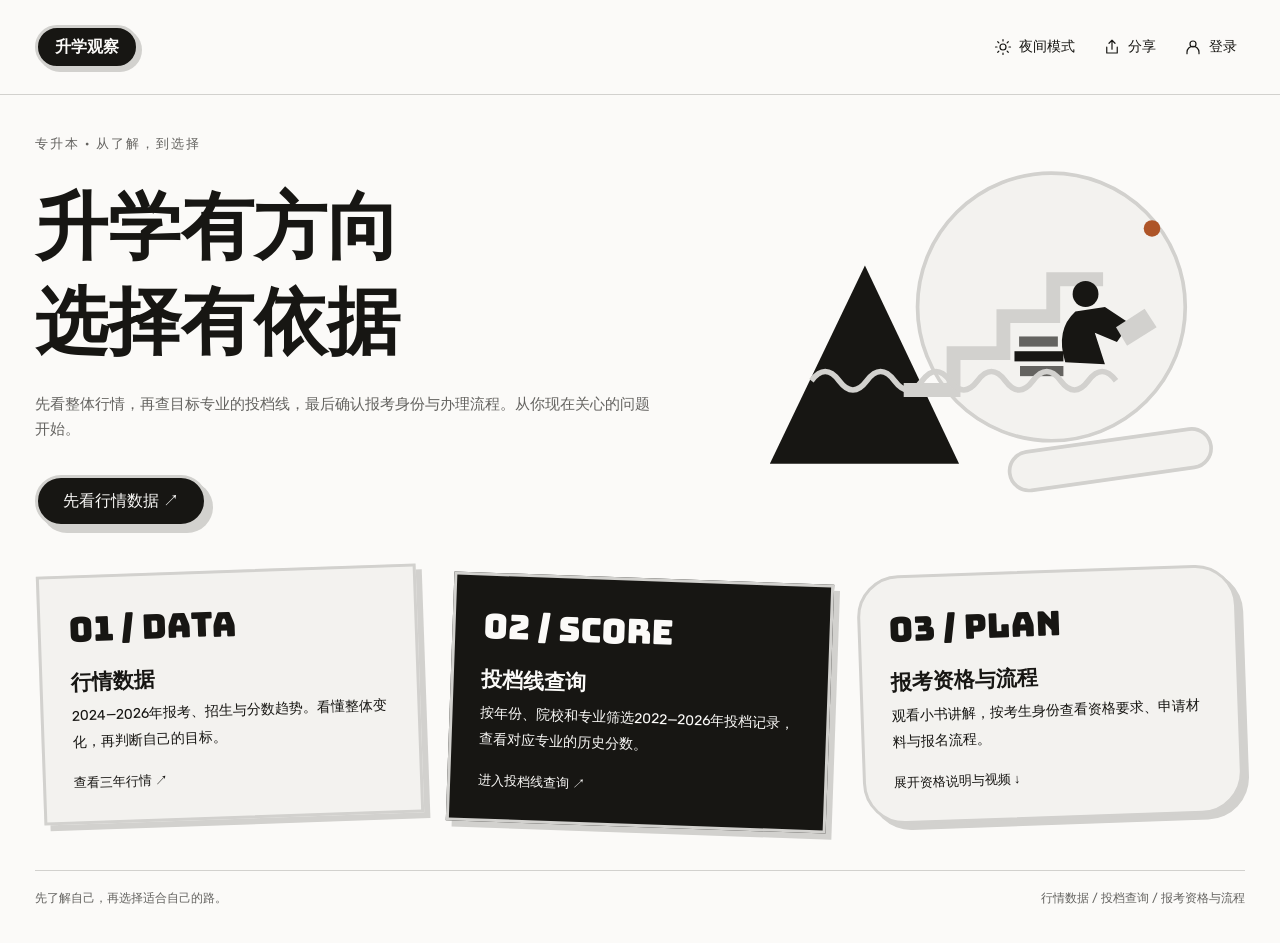
==== site/index.html @ 1054c27e "作品集网站 首次发布" ====
<!doctype html><html lang="zh-CN"><head><meta charset="utf-8"><meta name="viewport" content="width=device-width,initial-scale=1"><title>升学观察 · 专升本信息入口</title><link rel="preconnect" href="https://fonts.googleapis.com"><link href="https://fonts.googleapis.com/css2?family=Bungee&family=Rubik:wght@400;600&display=swap" rel="stylesheet"><style>
:root{--bg:oklch(0.985 0.003 90);--surface:oklch(0.96 0.004 90);--ink:oklch(0.2 0.005 90);--muted:oklch(0.5 0.005 90);--line:oklch(0.86 0.004 90);--accent:oklch(0.2 0.005 90);--on-accent:oklch(0.985 0.003 90);--accent2:oklch(0.62 0.005 90);--accent3:oklch(0.55 0.13 45);--turn:2deg;--shadow:6px;--gap:30px;--duration:260ms;--bounce:cubic-bezier(.34,1.56,.64,1)}
*{box-sizing:border-box}body{margin:0;background:var(--bg);color:var(--ink);font:400 16px/1.65 'Rubik','PingFang SC','Noto Sans SC',sans-serif}a{color:inherit}a:focus-visible,button:focus-visible,input:focus-visible,select:focus-visible,summary:focus-visible{outline:2px solid var(--ink);outline-offset:5px}header{max-width:1280px;margin:auto;padding:30px 35px;display:flex;align-items:center;justify-content:space-between;gap:20px}.logo{font-weight:800;text-decoration:none;background:var(--accent);color:var(--on-accent);padding:6px 17px;border:3px solid var(--line);border-radius:999px;box-shadow:3px 3px 0 var(--line)}nav{display:flex;gap:27px;flex-wrap:wrap;font-size:14px}nav a{text-decoration:none;color:var(--muted)}nav a:hover{text-decoration:underline;text-underline-offset:6px}main{max-width:1280px;margin:auto;padding:35px}.hero{display:grid;grid-template-columns:1.25fr 1fr;gap:50px;align-items:center;min-height:400px}.kicker{font-size:13px;letter-spacing:2px;color:var(--muted)}h1{font:800 clamp(38px,5.7vw,73px)/1.3 'Bungee','PingFang SC','Noto Sans SC',sans-serif;letter-spacing:0;margin:24px 0}h2{font-size:24px;line-height:1.4}.intro{color:var(--muted);max-width:620px;font-size:15px}.cta{display:inline-block;background:var(--accent);color:var(--on-accent);padding:10px 25px;border:3px solid var(--line);border-radius:999px;box-shadow:6px 6px 0 var(--line);text-decoration:none;margin-top:18px}.cta:active{transform:translate(4px,4px) rotate(-2deg);box-shadow:none}.visual{width:100%;max-height:360px}.entries{display:grid;grid-template-columns:repeat(3,minmax(0,1fr));gap:var(--gap);margin:40px 5px 28px}.entry{border:3px solid var(--line);background:var(--surface);padding:28px;box-shadow:var(--shadow) var(--shadow) 0 var(--line);transform:rotate(calc(-1 * var(--turn)));text-decoration:none;transition:transform var(--duration) var(--bounce),box-shadow var(--duration) var(--bounce);min-height:235px;display:flex;flex-direction:column}.entry:nth-child(2){transform:translateY(8px) rotate(var(--turn));background:var(--accent);color:var(--on-accent)}.entry:nth-child(3){border-radius:42px}.entry:hover{transform:translateY(-8px) rotate(0)}.entry:active{transform:translate(5px,5px) rotate(-2deg);box-shadow:none}.entry .big{font:400 34px 'Bungee','PingFang SC',sans-serif}.entry h2{margin:16px 0 7px;font-size:21px}.entry p{font-size:14px;margin:0;line-height:1.8}.entry .arrow{margin-top:auto;padding-top:18px;font-size:13px}.note{font-size:12px;color:var(--muted);margin-top:35px}.foot{margin-top:50px;border-top:1px solid var(--line);padding-top:18px;font-size:12px;color:var(--muted);display:flex;justify-content:space-between;gap:20px}.sheet{border:3px solid var(--line);background:var(--surface);box-shadow:6px 6px 0 var(--line);padding:26px;margin:24px 0}.steps{display:grid;grid-template-columns:repeat(3,1fr);gap:22px}.steps article{border-top:3px solid var(--line);padding:18px 0}.steps h2{font-size:19px}.steps p{font-size:14px;color:var(--muted)}.pill{display:inline-block;padding:3px 12px;border:2px solid var(--line);border-radius:999px;font-size:12px}.checklist{padding-left:23px;color:var(--muted)}.checklist li{margin:10px 0}details{border-top:1px solid var(--line);padding:16px 0}summary{cursor:pointer;font-weight:600}details p{color:var(--muted);font-size:14px}.placeholder{border:2px dashed var(--line);padding:20px;color:var(--muted);font-size:14px}button,input,select{font:inherit}@media(max-width:760px){header{padding:20px;align-items:start}nav{gap:10px 16px;max-width:210px;justify-content:end}main{padding:20px}.hero{grid-template-columns:1fr;gap:12px;min-height:0}.visual{max-height:220px}.entries,.steps{grid-template-columns:1fr;gap:28px}.entry{min-height:210px}.entries{margin-top:30px}.foot{flex-direction:column;gap:6px}.sheet{padding:18px}}@media(prefers-reduced-motion:reduce){*{transition:none!important;animation:none!important;scroll-behavior:auto!important}}
.yearNotice{border-left:4px solid var(--ink);background:var(--surface);padding:17px 20px;font-size:14px;margin:25px 0}.videoArea{display:grid;grid-template-columns:1.8fr 1fr;gap:30px;align-items:start;margin:35px 0}video{width:100%;display:block;background:var(--ink);border:3px solid var(--line);box-shadow:6px 6px 0 var(--line);aspect-ratio:16/9}.chapters{display:flex;flex-wrap:wrap;gap:9px}.chapter{padding:8px 12px;background:var(--surface);border:2px solid var(--line);color:var(--ink);cursor:pointer;font-size:13px}.chapter span{color:var(--muted);margin-right:5px}.chapter:hover{transform:rotate(-2deg)}.chapter:active{transform:translateY(2px)}.routes{display:grid;grid-template-columns:1fr 1fr;gap:25px;margin:25px 0}.route{padding:23px;border:3px solid var(--line);box-shadow:6px 6px 0 var(--line);background:var(--surface)}.route:nth-child(odd){transform:rotate(-1deg)}.route:nth-child(even){transform:rotate(1deg)}.route p{font-size:14px}.route .pill{font-size:12px}.flow{border-top:1px solid var(--line);padding-top:13px}@media(max-width:760px){.videoArea,.routes{grid-template-columns:1fr}}.inlineEligibility{margin-top:60px;border-top:3px solid var(--line);padding-top:30px;scroll-margin-top:24px}.inlineEligibility[hidden]{display:none}.inlineEligibility:target{display:block}.inlineHeading{display:flex;align-items:center;justify-content:space-between;gap:20px}.inlineHeading button{border:2px solid var(--line);background:var(--surface);color:var(--ink);padding:8px 15px;cursor:pointer}.inlineEligibility h2:focus{outline:none}.inlineEligibility .videoArea h2{font-size:22px}.inlineEligibility .route h2{font-size:24px}.inlineEligibility video{transform:none}.entry[aria-expanded="true"]{outline:2px solid var(--ink);outline-offset:5px}</style><link rel="stylesheet" href="assets/site-controls.css"></head><body><header class="siteHeader"><a class="siteLogo" href="index.html">升学观察</a><nav class="siteActions" aria-label="页面工具"><button type="button" class="siteAction" id="themeControl" aria-pressed="false"><svg viewBox="0 0 24 24" aria-hidden="true"><circle cx="12" cy="12" r="4"/><path d="M12 2v2m0 16v2M2 12h2m16 0h2M5 5l1.5 1.5m11 11L19 19M5 19l1.5-1.5m11-11L19 5"/></svg><span id="themeText">日夜模式</span></button><button type="button" class="siteAction" id="shareControl"><svg viewBox="0 0 24 24" aria-hidden="true"><path d="M12 15V3m-4 4 4-4 4 4M5 12v8h14v-8"/></svg><span>分享</span></button><button type="button" class="siteAction" id="loginControl"><svg viewBox="0 0 24 24" aria-hidden="true"><circle cx="12" cy="8" r="4"/><path d="M4 21v-2a8 8 0 0 1 16 0v2"/></svg><span id="loginText">登录</span></button></nav></header><main><section class="hero"><div><div class="kicker">专升本 · 从了解，到选择</div><h1>升学有方向<br>选择有依据</h1><p class="intro">先看整体行情，再查目标专业的投档线，最后确认报考身份与办理流程。从你现在关心的问题开始。</p><a class="cta" href="market.html">先看行情数据 ↗</a></div><svg class="visual" viewBox="0 0 520 390" role="img" aria-label="用书本、道路与阶梯表现升学规划的几何插图"><circle cx="330" cy="170" r="145" fill="var(--surface)" stroke="var(--line)" stroke-width="4"/><path d="M25 340 L128 125 L230 340 Z" fill="var(--ink)"/><path d="M170 260h54v-40h54v-40h54v-40h54" fill="none" stroke="var(--line)" stroke-width="15"/><rect x="295" y="202" width="42" height="11" fill="var(--muted)"/><rect x="290" y="218" width="53" height="11" fill="var(--ink)"/><rect x="296" y="234" width="47" height="11" fill="var(--muted)"/><circle cx="367" cy="156" r="14" fill="var(--ink)"/><path d="M356 175q-22 20-11 55l43 2-11-34 24 10 14-20-27-18z" fill="var(--ink)"/><path d="M400 192l31-20 13 20-32 20z" fill="var(--line)"/><path d="M70 250q15-20 30 0t30 0t30 0t30 0t30 0t30 0t30 0t30 0t30 0t30 0t30 0" stroke="var(--line)" fill="none" stroke-width="6"/><circle cx="439" cy="85" r="9" fill="var(--accent3)"/><rect x="282" y="330" width="220" height="42" rx="21" transform="rotate(-8 282 330)" fill="var(--surface)" stroke="var(--line)" stroke-width="4"/></svg></section><section class="entries" aria-label="三个功能入口"><a class="entry" href="market.html"><span class="big">01 / DATA</span><h2>行情数据</h2><p>2024—2026年报考、招生与分数趋势。看懂整体变化，再判断自己的目标。</p><span class="arrow">查看三年行情 ↗</span></a><a class="entry" href="scores.html"><span class="big">02 / SCORE</span><h2>投档线查询</h2><p>按年份、院校和专业筛选2022—2026年投档记录，查看对应专业的历史分数。</p><span class="arrow">进入投档线查询 ↗</span></a><a class="entry" href="#eligibility-content" id="qualificationEntry" aria-expanded="false" aria-controls="eligibility-content"><span class="big">03 / PLAN</span><h2>报考资格与流程</h2><p>观看小书讲解，按考生身份查看资格要求、申请材料与报名流程。</p><span class="arrow">展开资格说明与视频 ↓</span></a></section><section id="eligibility-content" class="inlineEligibility" hidden aria-labelledby="inlineEligibilityTitle"><div class="inlineHeading"><h2 id="inlineEligibilityTitle" tabindex="-1">03 / 报考资格与流程</h2><button type="button" id="closeEligibility">收起内容 ↑</button></div><p class="yearNotice"><strong>年度提醒：</strong>视频中的日期与分数线属于2026年历史安排。截至页面整理日2026年11月9日，请勿直接用于2027年报名。新一年度发布后需更新。</p><section class="videoArea" aria-label="小书政策讲解视频"><video id="guideVideo" controls playsinline preload="metadata" poster="assets/eligibility-poster.jpg"><source src="assets/eligibility-2026-v9.mp4" type="video/mp4">浏览器无法播放，请<a href="assets/eligibility-2026-v9.mp4">打开视频文件</a>。</video><aside><h2>跳到你关心的部分</h2><p class="intro">点击章节后，视频从对应位置播放。</p><div class="chapters"><button type="button" class="chapter" data-seek="1.707"><span>00:01</span> 统考科目</button><button type="button" class="chapter" data-seek="16.126"><span>00:16</span> 校荐生</button><button type="button" class="chapter" data-seek="48.595"><span>00:48</span> 自荐生</button><button type="button" class="chapter" data-seek="68.863"><span>01:08</span> 建档立卡</button><button type="button" class="chapter" data-seek="94.324"><span>01:34</span> 退役士兵</button><button type="button" class="chapter" data-seek="130.965"><span>02:10</span> 大赛保送</button><button type="button" class="chapter" data-seek="159.374"><span>02:39</span> 共同时间</button><button type="button" class="chapter" data-seek="175.025"><span>02:55</span> 最后提醒</button><button type="button" class="chapter" data-seek="188.411"><span>03:08</span> 3＋2转段</button></div><p id="videoStatus" role="status" class="note"></p></aside></section></section><footer class="foot"><span>先了解自己，再选择适合自己的路。</span><span>行情数据 / 投档查询 / 报考资格与流程</span></footer></main><script>(()=>{const entry=document.getElementById('qualificationEntry'),section=document.getElementById('eligibility-content'),close=document.getElementById('closeEligibility');function openSection(){section.hidden=false;entry.setAttribute('aria-expanded','true');section.scrollIntoView({behavior:window.matchMedia('(prefers-reduced-motion: reduce)').matches?'auto':'smooth',block:'start'});document.getElementById('inlineEligibilityTitle').focus({preventScroll:true})}entry.addEventListener('click',event=>{event.preventDefault();openSection();history.replaceState(null,'','#eligibility-content')});close.addEventListener('click',()=>{document.getElementById('guideVideo').pause();section.hidden=true;entry.setAttribute('aria-expanded','false');entry.focus();history.replaceState(null,'',location.pathname+location.search)});const syncHashFromLocation=()=>{if(location.hash==='#eligibility-content')openSection()};syncHashFromLocation();window.addEventListener('hashchange',syncHashFromLocation);const video=document.getElementById('guideVideo');document.querySelectorAll('[data-seek]').forEach(button=>button.addEventListener('click',()=>{const time=Number(button.dataset.seek);const jump=()=>{video.currentTime=time;video.play().catch(()=>{document.getElementById('videoStatus').textContent='已跳转，请点击视频播放按钮开始播放。'})};if(video.readyState>=1)jump();else{video.addEventListener('loadedmetadata',jump,{once:true});video.load()}video.scrollIntoView({behavior:window.matchMedia('(prefers-reduced-motion: reduce)').matches?'auto':'smooth',block:'center'})}));})();</script><dialog id="profileDialog" class="controlDialog" aria-labelledby="profileTitle"><h2 id="profileTitle">登录 · 本地体验</h2><p>当前为本地体验模式，仅保存此浏览器的昵称，不创建真实账号，也不验证身份。请勿填写密码或手机号。</p><form id="profileForm"><label for="localNickname">你的昵称</label><input id="localNickname" name="nickname" maxlength="16" required autocomplete="off" placeholder="例如：大伟"><div class="dialogButtons"><button type="submit" class="primaryControl" id="saveProfile">进入体验</button><button type="button" id="logoutControl" hidden>退出体验</button><button type="button" data-close-dialog="profileDialog">取消</button></div></form></dialog><dialog id="shareDialog" class="controlDialog" aria-labelledby="shareTitle"><h2 id="shareTitle">分享页面</h2><p id="shareDescription"></p><label for="shareValue">分享内容</label><input id="shareValue" readonly><div class="dialogButtons"><button type="button" class="primaryControl" id="copyShare">复制</button><button type="button" id="nativeShare" hidden>系统分享</button><button type="button" data-close-dialog="shareDialog">关闭</button></div></dialog><div id="siteToast" class="siteToast" role="status" aria-live="polite" hidden></div><script src="assets/site-controls.js"></script></body></html>
---- site/assets/site-controls.css ----
html[data-theme="dark"]{color-scheme:dark;--bg:oklch(.18 .004 90);--surface:oklch(.23 .004 90);--ink:oklch(.94 .003 90);--muted:oklch(.73 .004 90);--line:oklch(.39 .004 90);--accent:oklch(.94 .003 90);--on-accent:oklch(.18 .004 90);--accent2:oklch(.65 .004 90);--accent3:oklch(.66 .13 45);--paper:var(--bg);--card:var(--surface);--green:var(--ink);--lime:var(--on-accent)}
html[data-theme="light"]{color-scheme:light}.siteHeader{max-width:1280px;margin:auto;padding:25px 35px;display:flex;align-items:center;justify-content:space-between;gap:20px;border-bottom:1px solid var(--line)}.siteLogo{font-weight:800;text-decoration:none;color:var(--on-accent);background:var(--accent);border:3px solid var(--line);padding:6px 17px;border-radius:999px;white-space:nowrap;box-shadow:3px 3px 0 var(--line)}.siteActions{display:flex;gap:12px;align-items:center}.siteAction{display:flex;align-items:center;gap:7px;cursor:pointer;border:0;background:none;color:var(--ink);padding:9px 8px;font:500 14px/1.4 'PingFang SC',sans-serif;box-shadow:none;border-radius:0;text-decoration:none}.siteAction:hover{background:var(--surface)}.siteAction svg{width:18px;height:18px;fill:none;stroke:currentColor;stroke-width:1.6;stroke-linecap:round;stroke-linejoin:round}.siteAction:focus-visible,.controlDialog button:focus-visible,.controlDialog input:focus-visible{outline:2px solid var(--ink);outline-offset:4px}.controlDialog{color:var(--ink);background:var(--bg);border:3px solid var(--line);box-shadow:6px 6px 0 var(--line);padding:26px;width:min(440px,calc(100vw - 40px));max-height:85vh;overflow:auto}.controlDialog::backdrop{background:rgb(0 0 0 / .55)}.controlDialog h2{font:800 23px/1.4 'PingFang SC',sans-serif;margin:0 0 16px}.controlDialog p{font-size:14px;line-height:1.7;color:var(--muted)}.controlDialog label{font-size:14px;color:var(--ink);display:block;margin-bottom:8px}.controlDialog input{display:block;width:100%;border:2px solid var(--line);background:var(--surface);padding:10px;color:var(--ink);border-radius:0;box-shadow:none;font:inherit}.controlDialog .dialogButtons{display:flex;gap:10px;margin-top:20px;flex-wrap:wrap}.controlDialog button{padding:9px 15px;border:2px solid var(--line);background:var(--surface);color:var(--ink);font:inherit;cursor:pointer;box-shadow:3px 3px 0 var(--line)}.controlDialog .primaryControl{background:var(--accent);color:var(--on-accent)}.controlDialog button[hidden]{display:none}.accountBadge{font-size:12px;padding:3px 8px;border:1px solid var(--line);border-radius:999px;color:var(--muted)}.siteToast{position:fixed;bottom:25px;left:50%;transform:translateX(-50%);max-width:calc(100vw - 35px);background:var(--accent);color:var(--on-accent);padding:12px 20px;border:2px solid var(--line);z-index:1000;font-size:14px;box-shadow:4px 4px 0 var(--line);pointer-events:none}.siteToast[hidden]{display:none}html[data-theme="dark"] th{background:var(--surface);color:var(--ink)}html[data-theme="dark"] .metric.featured{color:var(--on-accent)}html[data-theme="dark"] .metric.featured .number{color:var(--on-accent)}
@media(max-width:650px){.siteHeader{padding:18px 16px;gap:10px}.siteLogo{font-size:14px;padding:5px 10px}.siteActions{gap:3px}.siteAction{font-size:12px;gap:4px;padding:8px 5px}.siteAction svg{width:15px;height:15px}.accountBadge{display:none}}
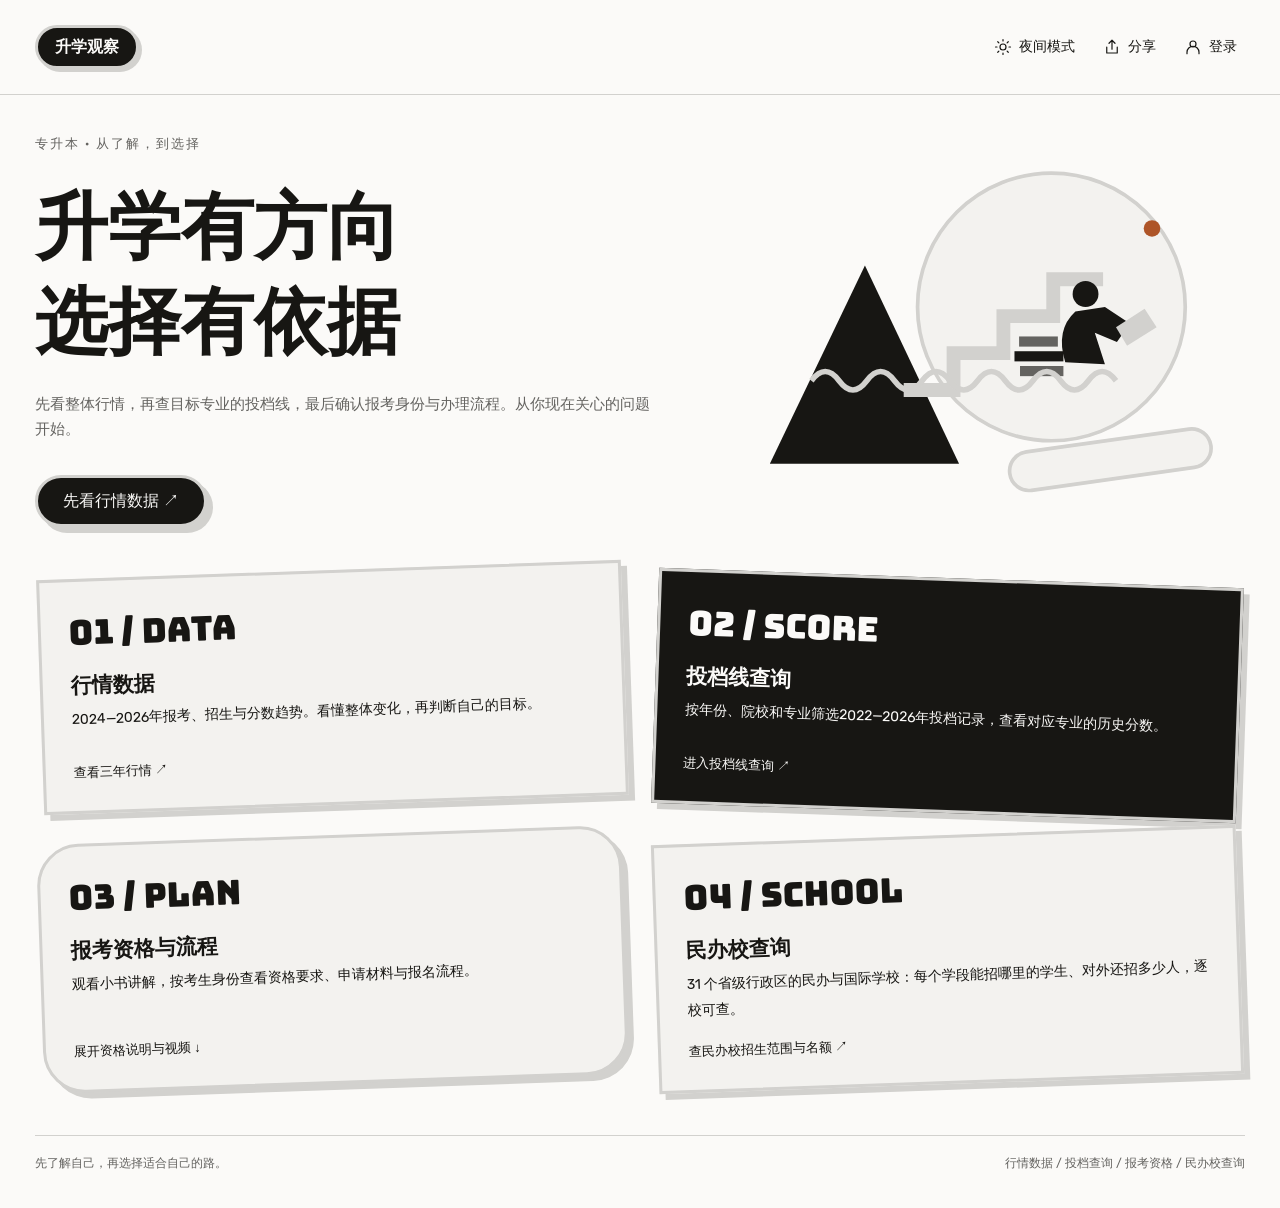
==== commit 283e7b23: "作品集网站 首次发布" ====
--- a/site/index.html
+++ b/site/index.html
@@ -1,4 +1,4 @@
 <!doctype html><html lang="zh-CN"><head><meta charset="utf-8"><meta name="viewport" content="width=device-width,initial-scale=1"><title>升学观察 · 专升本信息入口</title><link rel="preconnect" href="https://fonts.googleapis.com"><link href="https://fonts.googleapis.com/css2?family=Bungee&family=Rubik:wght@400;600&display=swap" rel="stylesheet"><style>
 :root{--bg:oklch(0.985 0.003 90);--surface:oklch(0.96 0.004 90);--ink:oklch(0.2 0.005 90);--muted:oklch(0.5 0.005 90);--line:oklch(0.86 0.004 90);--accent:oklch(0.2 0.005 90);--on-accent:oklch(0.985 0.003 90);--accent2:oklch(0.62 0.005 90);--accent3:oklch(0.55 0.13 45);--turn:2deg;--shadow:6px;--gap:30px;--duration:260ms;--bounce:cubic-bezier(.34,1.56,.64,1)}
-*{box-sizing:border-box}body{margin:0;background:var(--bg);color:var(--ink);font:400 16px/1.65 'Rubik','PingFang SC','Noto Sans SC',sans-serif}a{color:inherit}a:focus-visible,button:focus-visible,input:focus-visible,select:focus-visible,summary:focus-visible{outline:2px solid var(--ink);outline-offset:5px}header{max-width:1280px;margin:auto;padding:30px 35px;display:flex;align-items:center;justify-content:space-between;gap:20px}.logo{font-weight:800;text-decoration:none;background:var(--accent);color:var(--on-accent);padding:6px 17px;border:3px solid var(--line);border-radius:999px;box-shadow:3px 3px 0 var(--line)}nav{display:flex;gap:27px;flex-wrap:wrap;font-size:14px}nav a{text-decoration:none;color:var(--muted)}nav a:hover{text-decoration:underline;text-underline-offset:6px}main{max-width:1280px;margin:auto;padding:35px}.hero{display:grid;grid-template-columns:1.25fr 1fr;gap:50px;align-items:center;min-height:400px}.kicker{font-size:13px;letter-spacing:2px;color:var(--muted)}h1{font:800 clamp(38px,5.7vw,73px)/1.3 'Bungee','PingFang SC','Noto Sans SC',sans-serif;letter-spacing:0;margin:24px 0}h2{font-size:24px;line-height:1.4}.intro{color:var(--muted);max-width:620px;font-size:15px}.cta{display:inline-block;background:var(--accent);color:var(--on-accent);padding:10px 25px;border:3px solid var(--line);border-radius:999px;box-shadow:6px 6px 0 var(--line);text-decoration:none;margin-top:18px}.cta:active{transform:translate(4px,4px) rotate(-2deg);box-shadow:none}.visual{width:100%;max-height:360px}.entries{display:grid;grid-template-columns:repeat(3,minmax(0,1fr));gap:var(--gap);margin:40px 5px 28px}.entry{border:3px solid var(--line);background:var(--surface);padding:28px;box-shadow:var(--shadow) var(--shadow) 0 var(--line);transform:rotate(calc(-1 * var(--turn)));text-decoration:none;transition:transform var(--duration) var(--bounce),box-shadow var(--duration) var(--bounce);min-height:235px;display:flex;flex-direction:column}.entry:nth-child(2){transform:translateY(8px) rotate(var(--turn));background:var(--accent);color:var(--on-accent)}.entry:nth-child(3){border-radius:42px}.entry:hover{transform:translateY(-8px) rotate(0)}.entry:active{transform:translate(5px,5px) rotate(-2deg);box-shadow:none}.entry .big{font:400 34px 'Bungee','PingFang SC',sans-serif}.entry h2{margin:16px 0 7px;font-size:21px}.entry p{font-size:14px;margin:0;line-height:1.8}.entry .arrow{margin-top:auto;padding-top:18px;font-size:13px}.note{font-size:12px;color:var(--muted);margin-top:35px}.foot{margin-top:50px;border-top:1px solid var(--line);padding-top:18px;font-size:12px;color:var(--muted);display:flex;justify-content:space-between;gap:20px}.sheet{border:3px solid var(--line);background:var(--surface);box-shadow:6px 6px 0 var(--line);padding:26px;margin:24px 0}.steps{display:grid;grid-template-columns:repeat(3,1fr);gap:22px}.steps article{border-top:3px solid var(--line);padding:18px 0}.steps h2{font-size:19px}.steps p{font-size:14px;color:var(--muted)}.pill{display:inline-block;padding:3px 12px;border:2px solid var(--line);border-radius:999px;font-size:12px}.checklist{padding-left:23px;color:var(--muted)}.checklist li{margin:10px 0}details{border-top:1px solid var(--line);padding:16px 0}summary{cursor:pointer;font-weight:600}details p{color:var(--muted);font-size:14px}.placeholder{border:2px dashed var(--line);padding:20px;color:var(--muted);font-size:14px}button,input,select{font:inherit}@media(max-width:760px){header{padding:20px;align-items:start}nav{gap:10px 16px;max-width:210px;justify-content:end}main{padding:20px}.hero{grid-template-columns:1fr;gap:12px;min-height:0}.visual{max-height:220px}.entries,.steps{grid-template-columns:1fr;gap:28px}.entry{min-height:210px}.entries{margin-top:30px}.foot{flex-direction:column;gap:6px}.sheet{padding:18px}}@media(prefers-reduced-motion:reduce){*{transition:none!important;animation:none!important;scroll-behavior:auto!important}}
-.yearNotice{border-left:4px solid var(--ink);background:var(--surface);padding:17px 20px;font-size:14px;margin:25px 0}.videoArea{display:grid;grid-template-columns:1.8fr 1fr;gap:30px;align-items:start;margin:35px 0}video{width:100%;display:block;background:var(--ink);border:3px solid var(--line);box-shadow:6px 6px 0 var(--line);aspect-ratio:16/9}.chapters{display:flex;flex-wrap:wrap;gap:9px}.chapter{padding:8px 12px;background:var(--surface);border:2px solid var(--line);color:var(--ink);cursor:pointer;font-size:13px}.chapter span{color:var(--muted);margin-right:5px}.chapter:hover{transform:rotate(-2deg)}.chapter:active{transform:translateY(2px)}.routes{display:grid;grid-template-columns:1fr 1fr;gap:25px;margin:25px 0}.route{padding:23px;border:3px solid var(--line);box-shadow:6px 6px 0 var(--line);background:var(--surface)}.route:nth-child(odd){transform:rotate(-1deg)}.route:nth-child(even){transform:rotate(1deg)}.route p{font-size:14px}.route .pill{font-size:12px}.flow{border-top:1px solid var(--line);padding-top:13px}@media(max-width:760px){.videoArea,.routes{grid-template-columns:1fr}}.inlineEligibility{margin-top:60px;border-top:3px solid var(--line);padding-top:30px;scroll-margin-top:24px}.inlineEligibility[hidden]{display:none}.inlineEligibility:target{display:block}.inlineHeading{display:flex;align-items:center;justify-content:space-between;gap:20px}.inlineHeading button{border:2px solid var(--line);background:var(--surface);color:var(--ink);padding:8px 15px;cursor:pointer}.inlineEligibility h2:focus{outline:none}.inlineEligibility .videoArea h2{font-size:22px}.inlineEligibility .route h2{font-size:24px}.inlineEligibility video{transform:none}.entry[aria-expanded="true"]{outline:2px solid var(--ink);outline-offset:5px}</style><link rel="stylesheet" href="assets/site-controls.css"></head><body><header class="siteHeader"><a class="siteLogo" href="index.html">升学观察</a><nav class="siteActions" aria-label="页面工具"><button type="button" class="siteAction" id="themeControl" aria-pressed="false"><svg viewBox="0 0 24 24" aria-hidden="true"><circle cx="12" cy="12" r="4"/><path d="M12 2v2m0 16v2M2 12h2m16 0h2M5 5l1.5 1.5m11 11L19 19M5 19l1.5-1.5m11-11L19 5"/></svg><span id="themeText">日夜模式</span></button><button type="button" class="siteAction" id="shareControl"><svg viewBox="0 0 24 24" aria-hidden="true"><path d="M12 15V3m-4 4 4-4 4 4M5 12v8h14v-8"/></svg><span>分享</span></button><button type="button" class="siteAction" id="loginControl"><svg viewBox="0 0 24 24" aria-hidden="true"><circle cx="12" cy="8" r="4"/><path d="M4 21v-2a8 8 0 0 1 16 0v2"/></svg><span id="loginText">登录</span></button></nav></header><main><section class="hero"><div><div class="kicker">专升本 · 从了解，到选择</div><h1>升学有方向<br>选择有依据</h1><p class="intro">先看整体行情，再查目标专业的投档线，最后确认报考身份与办理流程。从你现在关心的问题开始。</p><a class="cta" href="market.html">先看行情数据 ↗</a></div><svg class="visual" viewBox="0 0 520 390" role="img" aria-label="用书本、道路与阶梯表现升学规划的几何插图"><circle cx="330" cy="170" r="145" fill="var(--surface)" stroke="var(--line)" stroke-width="4"/><path d="M25 340 L128 125 L230 340 Z" fill="var(--ink)"/><path d="M170 260h54v-40h54v-40h54v-40h54" fill="none" stroke="var(--line)" stroke-width="15"/><rect x="295" y="202" width="42" height="11" fill="var(--muted)"/><rect x="290" y="218" width="53" height="11" fill="var(--ink)"/><rect x="296" y="234" width="47" height="11" fill="var(--muted)"/><circle cx="367" cy="156" r="14" fill="var(--ink)"/><path d="M356 175q-22 20-11 55l43 2-11-34 24 10 14-20-27-18z" fill="var(--ink)"/><path d="M400 192l31-20 13 20-32 20z" fill="var(--line)"/><path d="M70 250q15-20 30 0t30 0t30 0t30 0t30 0t30 0t30 0t30 0t30 0t30 0t30 0" stroke="var(--line)" fill="none" stroke-width="6"/><circle cx="439" cy="85" r="9" fill="var(--accent3)"/><rect x="282" y="330" width="220" height="42" rx="21" transform="rotate(-8 282 330)" fill="var(--surface)" stroke="var(--line)" stroke-width="4"/></svg></section><section class="entries" aria-label="三个功能入口"><a class="entry" href="market.html"><span class="big">01 / DATA</span><h2>行情数据</h2><p>2024—2026年报考、招生与分数趋势。看懂整体变化，再判断自己的目标。</p><span class="arrow">查看三年行情 ↗</span></a><a class="entry" href="scores.html"><span class="big">02 / SCORE</span><h2>投档线查询</h2><p>按年份、院校和专业筛选2022—2026年投档记录，查看对应专业的历史分数。</p><span class="arrow">进入投档线查询 ↗</span></a><a class="entry" href="#eligibility-content" id="qualificationEntry" aria-expanded="false" aria-controls="eligibility-content"><span class="big">03 / PLAN</span><h2>报考资格与流程</h2><p>观看小书讲解，按考生身份查看资格要求、申请材料与报名流程。</p><span class="arrow">展开资格说明与视频 ↓</span></a></section><section id="eligibility-content" class="inlineEligibility" hidden aria-labelledby="inlineEligibilityTitle"><div class="inlineHeading"><h2 id="inlineEligibilityTitle" tabindex="-1">03 / 报考资格与流程</h2><button type="button" id="closeEligibility">收起内容 ↑</button></div><p class="yearNotice"><strong>年度提醒：</strong>视频中的日期与分数线属于2026年历史安排。截至页面整理日2026年11月9日，请勿直接用于2027年报名。新一年度发布后需更新。</p><section class="videoArea" aria-label="小书政策讲解视频"><video id="guideVideo" controls playsinline preload="metadata" poster="assets/eligibility-poster.jpg"><source src="assets/eligibility-2026-v9.mp4" type="video/mp4">浏览器无法播放，请<a href="assets/eligibility-2026-v9.mp4">打开视频文件</a>。</video><aside><h2>跳到你关心的部分</h2><p class="intro">点击章节后，视频从对应位置播放。</p><div class="chapters"><button type="button" class="chapter" data-seek="1.707"><span>00:01</span> 统考科目</button><button type="button" class="chapter" data-seek="16.126"><span>00:16</span> 校荐生</button><button type="button" class="chapter" data-seek="48.595"><span>00:48</span> 自荐生</button><button type="button" class="chapter" data-seek="68.863"><span>01:08</span> 建档立卡</button><button type="button" class="chapter" data-seek="94.324"><span>01:34</span> 退役士兵</button><button type="button" class="chapter" data-seek="130.965"><span>02:10</span> 大赛保送</button><button type="button" class="chapter" data-seek="159.374"><span>02:39</span> 共同时间</button><button type="button" class="chapter" data-seek="175.025"><span>02:55</span> 最后提醒</button><button type="button" class="chapter" data-seek="188.411"><span>03:08</span> 3＋2转段</button></div><p id="videoStatus" role="status" class="note"></p></aside></section></section><footer class="foot"><span>先了解自己，再选择适合自己的路。</span><span>行情数据 / 投档查询 / 报考资格与流程</span></footer></main><script>(()=>{const entry=document.getElementById('qualificationEntry'),section=document.getElementById('eligibility-content'),close=document.getElementById('closeEligibility');function openSection(){section.hidden=false;entry.setAttribute('aria-expanded','true');section.scrollIntoView({behavior:window.matchMedia('(prefers-reduced-motion: reduce)').matches?'auto':'smooth',block:'start'});document.getElementById('inlineEligibilityTitle').focus({preventScroll:true})}entry.addEventListener('click',event=>{event.preventDefault();openSection();history.replaceState(null,'','#eligibility-content')});close.addEventListener('click',()=>{document.getElementById('guideVideo').pause();section.hidden=true;entry.setAttribute('aria-expanded','false');entry.focus();history.replaceState(null,'',location.pathname+location.search)});const syncHashFromLocation=()=>{if(location.hash==='#eligibility-content')openSection()};syncHashFromLocation();window.addEventListener('hashchange',syncHashFromLocation);const video=document.getElementById('guideVideo');document.querySelectorAll('[data-seek]').forEach(button=>button.addEventListener('click',()=>{const time=Number(button.dataset.seek);const jump=()=>{video.currentTime=time;video.play().catch(()=>{document.getElementById('videoStatus').textContent='已跳转，请点击视频播放按钮开始播放。'})};if(video.readyState>=1)jump();else{video.addEventListener('loadedmetadata',jump,{once:true});video.load()}video.scrollIntoView({behavior:window.matchMedia('(prefers-reduced-motion: reduce)').matches?'auto':'smooth',block:'center'})}));})();</script><dialog id="profileDialog" class="controlDialog" aria-labelledby="profileTitle"><h2 id="profileTitle">登录 · 本地体验</h2><p>当前为本地体验模式，仅保存此浏览器的昵称，不创建真实账号，也不验证身份。请勿填写密码或手机号。</p><form id="profileForm"><label for="localNickname">你的昵称</label><input id="localNickname" name="nickname" maxlength="16" required autocomplete="off" placeholder="例如：大伟"><div class="dialogButtons"><button type="submit" class="primaryControl" id="saveProfile">进入体验</button><button type="button" id="logoutControl" hidden>退出体验</button><button type="button" data-close-dialog="profileDialog">取消</button></div></form></dialog><dialog id="shareDialog" class="controlDialog" aria-labelledby="shareTitle"><h2 id="shareTitle">分享页面</h2><p id="shareDescription"></p><label for="shareValue">分享内容</label><input id="shareValue" readonly><div class="dialogButtons"><button type="button" class="primaryControl" id="copyShare">复制</button><button type="button" id="nativeShare" hidden>系统分享</button><button type="button" data-close-dialog="shareDialog">关闭</button></div></dialog><div id="siteToast" class="siteToast" role="status" aria-live="polite" hidden></div><script src="assets/site-controls.js"></script></body></html>+*{box-sizing:border-box}body{margin:0;background:var(--bg);color:var(--ink);font:400 16px/1.65 'Rubik','PingFang SC','Noto Sans SC',sans-serif}a{color:inherit}a:focus-visible,button:focus-visible,input:focus-visible,select:focus-visible,summary:focus-visible{outline:2px solid var(--ink);outline-offset:5px}header{max-width:1280px;margin:auto;padding:30px 35px;display:flex;align-items:center;justify-content:space-between;gap:20px}.logo{font-weight:800;text-decoration:none;background:var(--accent);color:var(--on-accent);padding:6px 17px;border:3px solid var(--line);border-radius:999px;box-shadow:3px 3px 0 var(--line)}nav{display:flex;gap:27px;flex-wrap:wrap;font-size:14px}nav a{text-decoration:none;color:var(--muted)}nav a:hover{text-decoration:underline;text-underline-offset:6px}main{max-width:1280px;margin:auto;padding:35px}.hero{display:grid;grid-template-columns:1.25fr 1fr;gap:50px;align-items:center;min-height:400px}.kicker{font-size:13px;letter-spacing:2px;color:var(--muted)}h1{font:800 clamp(38px,5.7vw,73px)/1.3 'Bungee','PingFang SC','Noto Sans SC',sans-serif;letter-spacing:0;margin:24px 0}h2{font-size:24px;line-height:1.4}.intro{color:var(--muted);max-width:620px;font-size:15px}.cta{display:inline-block;background:var(--accent);color:var(--on-accent);padding:10px 25px;border:3px solid var(--line);border-radius:999px;box-shadow:6px 6px 0 var(--line);text-decoration:none;margin-top:18px}.cta:active{transform:translate(4px,4px) rotate(-2deg);box-shadow:none}.visual{width:100%;max-height:360px}.entries{display:grid;grid-template-columns:repeat(2,minmax(0,1fr));gap:var(--gap);margin:40px 5px 28px}.entry{border:3px solid var(--line);background:var(--surface);padding:28px;box-shadow:var(--shadow) var(--shadow) 0 var(--line);transform:rotate(calc(-1 * var(--turn)));text-decoration:none;transition:transform var(--duration) var(--bounce),box-shadow var(--duration) var(--bounce);min-height:235px;display:flex;flex-direction:column}.entry:nth-child(2){transform:translateY(8px) rotate(var(--turn));background:var(--accent);color:var(--on-accent)}.entry:nth-child(3){border-radius:42px}.entry:hover{transform:translateY(-8px) rotate(0)}.entry:active{transform:translate(5px,5px) rotate(-2deg);box-shadow:none}.entry .big{font:400 34px 'Bungee','PingFang SC',sans-serif}.entry h2{margin:16px 0 7px;font-size:21px}.entry p{font-size:14px;margin:0;line-height:1.8}.entry .arrow{margin-top:auto;padding-top:18px;font-size:13px}.note{font-size:12px;color:var(--muted);margin-top:35px}.foot{margin-top:50px;border-top:1px solid var(--line);padding-top:18px;font-size:12px;color:var(--muted);display:flex;justify-content:space-between;gap:20px}.sheet{border:3px solid var(--line);background:var(--surface);box-shadow:6px 6px 0 var(--line);padding:26px;margin:24px 0}.steps{display:grid;grid-template-columns:repeat(3,1fr);gap:22px}.steps article{border-top:3px solid var(--line);padding:18px 0}.steps h2{font-size:19px}.steps p{font-size:14px;color:var(--muted)}.pill{display:inline-block;padding:3px 12px;border:2px solid var(--line);border-radius:999px;font-size:12px}.checklist{padding-left:23px;color:var(--muted)}.checklist li{margin:10px 0}details{border-top:1px solid var(--line);padding:16px 0}summary{cursor:pointer;font-weight:600}details p{color:var(--muted);font-size:14px}.placeholder{border:2px dashed var(--line);padding:20px;color:var(--muted);font-size:14px}button,input,select{font:inherit}@media(max-width:760px){header{padding:20px;align-items:start}nav{gap:10px 16px;max-width:210px;justify-content:end}main{padding:20px}.hero{grid-template-columns:1fr;gap:12px;min-height:0}.visual{max-height:220px}.entries,.steps{grid-template-columns:1fr;gap:28px}.entry{min-height:210px}.entries{margin-top:30px}.foot{flex-direction:column;gap:6px}.sheet{padding:18px}}@media(prefers-reduced-motion:reduce){*{transition:none!important;animation:none!important;scroll-behavior:auto!important}}
+.yearNotice{border-left:4px solid var(--ink);background:var(--surface);padding:17px 20px;font-size:14px;margin:25px 0}.videoArea{display:grid;grid-template-columns:1.8fr 1fr;gap:30px;align-items:start;margin:35px 0}video{width:100%;display:block;background:var(--ink);border:3px solid var(--line);box-shadow:6px 6px 0 var(--line);aspect-ratio:16/9}.chapters{display:flex;flex-wrap:wrap;gap:9px}.chapter{padding:8px 12px;background:var(--surface);border:2px solid var(--line);color:var(--ink);cursor:pointer;font-size:13px}.chapter span{color:var(--muted);margin-right:5px}.chapter:hover{transform:rotate(-2deg)}.chapter:active{transform:translateY(2px)}.routes{display:grid;grid-template-columns:1fr 1fr;gap:25px;margin:25px 0}.route{padding:23px;border:3px solid var(--line);box-shadow:6px 6px 0 var(--line);background:var(--surface)}.route:nth-child(odd){transform:rotate(-1deg)}.route:nth-child(even){transform:rotate(1deg)}.route p{font-size:14px}.route .pill{font-size:12px}.flow{border-top:1px solid var(--line);padding-top:13px}@media(max-width:760px){.videoArea,.routes{grid-template-columns:1fr}}.inlineEligibility{margin-top:60px;border-top:3px solid var(--line);padding-top:30px;scroll-margin-top:24px}.inlineEligibility[hidden]{display:none}.inlineEligibility:target{display:block}.inlineHeading{display:flex;align-items:center;justify-content:space-between;gap:20px}.inlineHeading button{border:2px solid var(--line);background:var(--surface);color:var(--ink);padding:8px 15px;cursor:pointer}.inlineEligibility h2:focus{outline:none}.inlineEligibility .videoArea h2{font-size:22px}.inlineEligibility .route h2{font-size:24px}.inlineEligibility video{transform:none}.entry[aria-expanded="true"]{outline:2px solid var(--ink);outline-offset:5px}</style><link rel="stylesheet" href="assets/site-controls.css"></head><body><header class="siteHeader"><a class="siteLogo" href="index.html">升学观察</a><nav class="siteActions" aria-label="页面工具"><button type="button" class="siteAction" id="themeControl" aria-pressed="false"><svg viewBox="0 0 24 24" aria-hidden="true"><circle cx="12" cy="12" r="4"/><path d="M12 2v2m0 16v2M2 12h2m16 0h2M5 5l1.5 1.5m11 11L19 19M5 19l1.5-1.5m11-11L19 5"/></svg><span id="themeText">日夜模式</span></button><button type="button" class="siteAction" id="shareControl"><svg viewBox="0 0 24 24" aria-hidden="true"><path d="M12 15V3m-4 4 4-4 4 4M5 12v8h14v-8"/></svg><span>分享</span></button><button type="button" class="siteAction" id="loginControl"><svg viewBox="0 0 24 24" aria-hidden="true"><circle cx="12" cy="8" r="4"/><path d="M4 21v-2a8 8 0 0 1 16 0v2"/></svg><span id="loginText">登录</span></button></nav></header><main><section class="hero"><div><div class="kicker">专升本 · 从了解，到选择</div><h1>升学有方向<br>选择有依据</h1><p class="intro">先看整体行情，再查目标专业的投档线，最后确认报考身份与办理流程。从你现在关心的问题开始。</p><a class="cta" href="market.html">先看行情数据 ↗</a></div><svg class="visual" viewBox="0 0 520 390" role="img" aria-label="用书本、道路与阶梯表现升学规划的几何插图"><circle cx="330" cy="170" r="145" fill="var(--surface)" stroke="var(--line)" stroke-width="4"/><path d="M25 340 L128 125 L230 340 Z" fill="var(--ink)"/><path d="M170 260h54v-40h54v-40h54v-40h54" fill="none" stroke="var(--line)" stroke-width="15"/><rect x="295" y="202" width="42" height="11" fill="var(--muted)"/><rect x="290" y="218" width="53" height="11" fill="var(--ink)"/><rect x="296" y="234" width="47" height="11" fill="var(--muted)"/><circle cx="367" cy="156" r="14" fill="var(--ink)"/><path d="M356 175q-22 20-11 55l43 2-11-34 24 10 14-20-27-18z" fill="var(--ink)"/><path d="M400 192l31-20 13 20-32 20z" fill="var(--line)"/><path d="M70 250q15-20 30 0t30 0t30 0t30 0t30 0t30 0t30 0t30 0t30 0t30 0t30 0" stroke="var(--line)" fill="none" stroke-width="6"/><circle cx="439" cy="85" r="9" fill="var(--accent3)"/><rect x="282" y="330" width="220" height="42" rx="21" transform="rotate(-8 282 330)" fill="var(--surface)" stroke="var(--line)" stroke-width="4"/></svg></section><section class="entries" aria-label="四个功能入口"><a class="entry" href="market.html"><span class="big">01 / DATA</span><h2>行情数据</h2><p>2024—2026年报考、招生与分数趋势。看懂整体变化，再判断自己的目标。</p><span class="arrow">查看三年行情 ↗</span></a><a class="entry" href="scores.html"><span class="big">02 / SCORE</span><h2>投档线查询</h2><p>按年份、院校和专业筛选2022—2026年投档记录，查看对应专业的历史分数。</p><span class="arrow">进入投档线查询 ↗</span></a><a class="entry" href="#eligibility-content" id="qualificationEntry" aria-expanded="false" aria-controls="eligibility-content"><span class="big">03 / PLAN</span><h2>报考资格与流程</h2><p>观看小书讲解，按考生身份查看资格要求、申请材料与报名流程。</p><span class="arrow">展开资格说明与视频 ↓</span></a><a class="entry" href="private.html"><span class="big">04 / SCHOOL</span><h2>民办校查询</h2><p>31 个省级行政区的民办与国际学校：每个学段能招哪里的学生、对外还招多少人，逐校可查。</p><span class="arrow">查民办校招生范围与名额 ↗</span></a></section><section id="eligibility-content" class="inlineEligibility" hidden aria-labelledby="inlineEligibilityTitle"><div class="inlineHeading"><h2 id="inlineEligibilityTitle" tabindex="-1">03 / 报考资格与流程</h2><button type="button" id="closeEligibility">收起内容 ↑</button></div><p class="yearNotice"><strong>年度提醒：</strong>视频中的日期与分数线属于2026年历史安排。截至页面整理日2026年11月9日，请勿直接用于2027年报名。新一年度发布后需更新。</p><section class="videoArea" aria-label="小书政策讲解视频"><video id="guideVideo" controls playsinline preload="metadata" poster="assets/eligibility-poster.jpg"><source src="assets/eligibility-2026-v9.mp4" type="video/mp4">浏览器无法播放，请<a href="assets/eligibility-2026-v9.mp4">打开视频文件</a>。</video><aside><h2>跳到你关心的部分</h2><p class="intro">点击章节后，视频从对应位置播放。</p><div class="chapters"><button type="button" class="chapter" data-seek="1.707"><span>00:01</span> 统考科目</button><button type="button" class="chapter" data-seek="16.126"><span>00:16</span> 校荐生</button><button type="button" class="chapter" data-seek="48.595"><span>00:48</span> 自荐生</button><button type="button" class="chapter" data-seek="68.863"><span>01:08</span> 建档立卡</button><button type="button" class="chapter" data-seek="94.324"><span>01:34</span> 退役士兵</button><button type="button" class="chapter" data-seek="130.965"><span>02:10</span> 大赛保送</button><button type="button" class="chapter" data-seek="159.374"><span>02:39</span> 共同时间</button><button type="button" class="chapter" data-seek="175.025"><span>02:55</span> 最后提醒</button><button type="button" class="chapter" data-seek="188.411"><span>03:08</span> 3＋2转段</button></div><p id="videoStatus" role="status" class="note"></p></aside></section></section><footer class="foot"><span>先了解自己，再选择适合自己的路。</span><span>行情数据 / 投档查询 / 报考资格 / 民办校查询</span></footer></main><script>(()=>{const entry=document.getElementById('qualificationEntry'),section=document.getElementById('eligibility-content'),close=document.getElementById('closeEligibility');function openSection(){section.hidden=false;entry.setAttribute('aria-expanded','true');section.scrollIntoView({behavior:window.matchMedia('(prefers-reduced-motion: reduce)').matches?'auto':'smooth',block:'start'});document.getElementById('inlineEligibilityTitle').focus({preventScroll:true})}entry.addEventListener('click',event=>{event.preventDefault();openSection();history.replaceState(null,'','#eligibility-content')});close.addEventListener('click',()=>{document.getElementById('guideVideo').pause();section.hidden=true;entry.setAttribute('aria-expanded','false');entry.focus();history.replaceState(null,'',location.pathname+location.search)});const syncHashFromLocation=()=>{if(location.hash==='#eligibility-content')openSection()};syncHashFromLocation();window.addEventListener('hashchange',syncHashFromLocation);const video=document.getElementById('guideVideo');document.querySelectorAll('[data-seek]').forEach(button=>button.addEventListener('click',()=>{const time=Number(button.dataset.seek);const jump=()=>{video.currentTime=time;video.play().catch(()=>{document.getElementById('videoStatus').textContent='已跳转，请点击视频播放按钮开始播放。'})};if(video.readyState>=1)jump();else{video.addEventListener('loadedmetadata',jump,{once:true});video.load()}video.scrollIntoView({behavior:window.matchMedia('(prefers-reduced-motion: reduce)').matches?'auto':'smooth',block:'center'})}));})();</script><dialog id="profileDialog" class="controlDialog" aria-labelledby="profileTitle"><h2 id="profileTitle">登录 · 本地体验</h2><p>当前为本地体验模式，仅保存此浏览器的昵称，不创建真实账号，也不验证身份。请勿填写密码或手机号。</p><form id="profileForm"><label for="localNickname">你的昵称</label><input id="localNickname" name="nickname" maxlength="16" required autocomplete="off" placeholder="例如：大伟"><div class="dialogButtons"><button type="submit" class="primaryControl" id="saveProfile">进入体验</button><button type="button" id="logoutControl" hidden>退出体验</button><button type="button" data-close-dialog="profileDialog">取消</button></div></form></dialog><dialog id="shareDialog" class="controlDialog" aria-labelledby="shareTitle"><h2 id="shareTitle">分享页面</h2><p id="shareDescription"></p><label for="shareValue">分享内容</label><input id="shareValue" readonly><div class="dialogButtons"><button type="button" class="primaryControl" id="copyShare">复制</button><button type="button" id="nativeShare" hidden>系统分享</button><button type="button" data-close-dialog="shareDialog">关闭</button></div></dialog><div id="siteToast" class="siteToast" role="status" aria-live="polite" hidden></div><script src="assets/site-controls.js"></script></body></html>
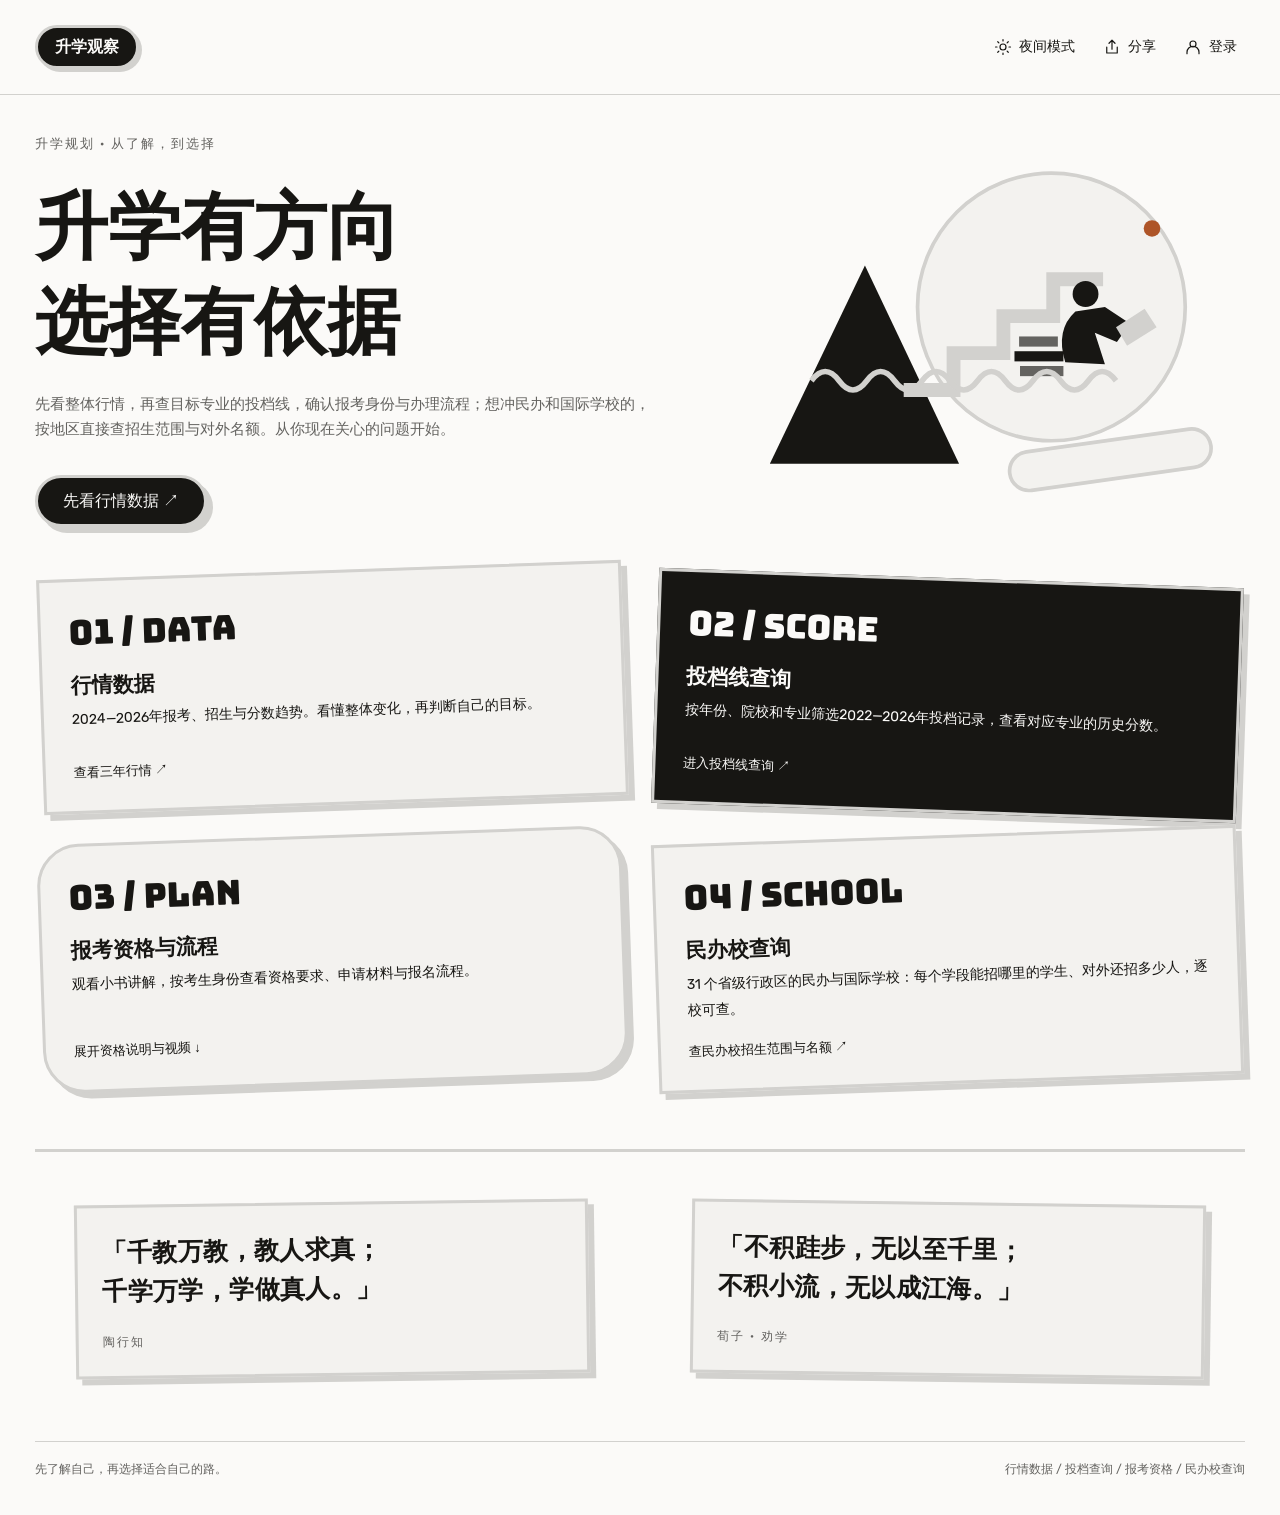
==== commit 56803f87: "作品集网站 首次发布" ====
--- a/site/index.html
+++ b/site/index.html
@@ -1,4 +1,13 @@
-<!doctype html><html lang="zh-CN"><head><meta charset="utf-8"><meta name="viewport" content="width=device-width,initial-scale=1"><title>升学观察 · 专升本信息入口</title><link rel="preconnect" href="https://fonts.googleapis.com"><link href="https://fonts.googleapis.com/css2?family=Bungee&family=Rubik:wght@400;600&display=swap" rel="stylesheet"><style>
+<!doctype html><html lang="zh-CN"><head><meta charset="utf-8"><meta name="viewport" content="width=device-width,initial-scale=1"><title>升学观察 · 专升本与民办校升学信息入口</title><link rel="preconnect" href="https://fonts.googleapis.com"><link href="https://fonts.googleapis.com/css2?family=Bungee&family=Rubik:wght@400;600&display=swap" rel="stylesheet"><style>
 :root{--bg:oklch(0.985 0.003 90);--surface:oklch(0.96 0.004 90);--ink:oklch(0.2 0.005 90);--muted:oklch(0.5 0.005 90);--line:oklch(0.86 0.004 90);--accent:oklch(0.2 0.005 90);--on-accent:oklch(0.985 0.003 90);--accent2:oklch(0.62 0.005 90);--accent3:oklch(0.55 0.13 45);--turn:2deg;--shadow:6px;--gap:30px;--duration:260ms;--bounce:cubic-bezier(.34,1.56,.64,1)}
 *{box-sizing:border-box}body{margin:0;background:var(--bg);color:var(--ink);font:400 16px/1.65 'Rubik','PingFang SC','Noto Sans SC',sans-serif}a{color:inherit}a:focus-visible,button:focus-visible,input:focus-visible,select:focus-visible,summary:focus-visible{outline:2px solid var(--ink);outline-offset:5px}header{max-width:1280px;margin:auto;padding:30px 35px;display:flex;align-items:center;justify-content:space-between;gap:20px}.logo{font-weight:800;text-decoration:none;background:var(--accent);color:var(--on-accent);padding:6px 17px;border:3px solid var(--line);border-radius:999px;box-shadow:3px 3px 0 var(--line)}nav{display:flex;gap:27px;flex-wrap:wrap;font-size:14px}nav a{text-decoration:none;color:var(--muted)}nav a:hover{text-decoration:underline;text-underline-offset:6px}main{max-width:1280px;margin:auto;padding:35px}.hero{display:grid;grid-template-columns:1.25fr 1fr;gap:50px;align-items:center;min-height:400px}.kicker{font-size:13px;letter-spacing:2px;color:var(--muted)}h1{font:800 clamp(38px,5.7vw,73px)/1.3 'Bungee','PingFang SC','Noto Sans SC',sans-serif;letter-spacing:0;margin:24px 0}h2{font-size:24px;line-height:1.4}.intro{color:var(--muted);max-width:620px;font-size:15px}.cta{display:inline-block;background:var(--accent);color:var(--on-accent);padding:10px 25px;border:3px solid var(--line);border-radius:999px;box-shadow:6px 6px 0 var(--line);text-decoration:none;margin-top:18px}.cta:active{transform:translate(4px,4px) rotate(-2deg);box-shadow:none}.visual{width:100%;max-height:360px}.entries{display:grid;grid-template-columns:repeat(2,minmax(0,1fr));gap:var(--gap);margin:40px 5px 28px}.entry{border:3px solid var(--line);background:var(--surface);padding:28px;box-shadow:var(--shadow) var(--shadow) 0 var(--line);transform:rotate(calc(-1 * var(--turn)));text-decoration:none;transition:transform var(--duration) var(--bounce),box-shadow var(--duration) var(--bounce);min-height:235px;display:flex;flex-direction:column}.entry:nth-child(2){transform:translateY(8px) rotate(var(--turn));background:var(--accent);color:var(--on-accent)}.entry:nth-child(3){border-radius:42px}.entry:hover{transform:translateY(-8px) rotate(0)}.entry:active{transform:translate(5px,5px) rotate(-2deg);box-shadow:none}.entry .big{font:400 34px 'Bungee','PingFang SC',sans-serif}.entry h2{margin:16px 0 7px;font-size:21px}.entry p{font-size:14px;margin:0;line-height:1.8}.entry .arrow{margin-top:auto;padding-top:18px;font-size:13px}.note{font-size:12px;color:var(--muted);margin-top:35px}.foot{margin-top:50px;border-top:1px solid var(--line);padding-top:18px;font-size:12px;color:var(--muted);display:flex;justify-content:space-between;gap:20px}.sheet{border:3px solid var(--line);background:var(--surface);box-shadow:6px 6px 0 var(--line);padding:26px;margin:24px 0}.steps{display:grid;grid-template-columns:repeat(3,1fr);gap:22px}.steps article{border-top:3px solid var(--line);padding:18px 0}.steps h2{font-size:19px}.steps p{font-size:14px;color:var(--muted)}.pill{display:inline-block;padding:3px 12px;border:2px solid var(--line);border-radius:999px;font-size:12px}.checklist{padding-left:23px;color:var(--muted)}.checklist li{margin:10px 0}details{border-top:1px solid var(--line);padding:16px 0}summary{cursor:pointer;font-weight:600}details p{color:var(--muted);font-size:14px}.placeholder{border:2px dashed var(--line);padding:20px;color:var(--muted);font-size:14px}button,input,select{font:inherit}@media(max-width:760px){header{padding:20px;align-items:start}nav{gap:10px 16px;max-width:210px;justify-content:end}main{padding:20px}.hero{grid-template-columns:1fr;gap:12px;min-height:0}.visual{max-height:220px}.entries,.steps{grid-template-columns:1fr;gap:28px}.entry{min-height:210px}.entries{margin-top:30px}.foot{flex-direction:column;gap:6px}.sheet{padding:18px}}@media(prefers-reduced-motion:reduce){*{transition:none!important;animation:none!important;scroll-behavior:auto!important}}
-.yearNotice{border-left:4px solid var(--ink);background:var(--surface);padding:17px 20px;font-size:14px;margin:25px 0}.videoArea{display:grid;grid-template-columns:1.8fr 1fr;gap:30px;align-items:start;margin:35px 0}video{width:100%;display:block;background:var(--ink);border:3px solid var(--line);box-shadow:6px 6px 0 var(--line);aspect-ratio:16/9}.chapters{display:flex;flex-wrap:wrap;gap:9px}.chapter{padding:8px 12px;background:var(--surface);border:2px solid var(--line);color:var(--ink);cursor:pointer;font-size:13px}.chapter span{color:var(--muted);margin-right:5px}.chapter:hover{transform:rotate(-2deg)}.chapter:active{transform:translateY(2px)}.routes{display:grid;grid-template-columns:1fr 1fr;gap:25px;margin:25px 0}.route{padding:23px;border:3px solid var(--line);box-shadow:6px 6px 0 var(--line);background:var(--surface)}.route:nth-child(odd){transform:rotate(-1deg)}.route:nth-child(even){transform:rotate(1deg)}.route p{font-size:14px}.route .pill{font-size:12px}.flow{border-top:1px solid var(--line);padding-top:13px}@media(max-width:760px){.videoArea,.routes{grid-template-columns:1fr}}.inlineEligibility{margin-top:60px;border-top:3px solid var(--line);padding-top:30px;scroll-margin-top:24px}.inlineEligibility[hidden]{display:none}.inlineEligibility:target{display:block}.inlineHeading{display:flex;align-items:center;justify-content:space-between;gap:20px}.inlineHeading button{border:2px solid var(--line);background:var(--surface);color:var(--ink);padding:8px 15px;cursor:pointer}.inlineEligibility h2:focus{outline:none}.inlineEligibility .videoArea h2{font-size:22px}.inlineEligibility .route h2{font-size:24px}.inlineEligibility video{transform:none}.entry[aria-expanded="true"]{outline:2px solid var(--ink);outline-offset:5px}</style><link rel="stylesheet" href="assets/site-controls.css"></head><body><header class="siteHeader"><a class="siteLogo" href="index.html">升学观察</a><nav class="siteActions" aria-label="页面工具"><button type="button" class="siteAction" id="themeControl" aria-pressed="false"><svg viewBox="0 0 24 24" aria-hidden="true"><circle cx="12" cy="12" r="4"/><path d="M12 2v2m0 16v2M2 12h2m16 0h2M5 5l1.5 1.5m11 11L19 19M5 19l1.5-1.5m11-11L19 5"/></svg><span id="themeText">日夜模式</span></button><button type="button" class="siteAction" id="shareControl"><svg viewBox="0 0 24 24" aria-hidden="true"><path d="M12 15V3m-4 4 4-4 4 4M5 12v8h14v-8"/></svg><span>分享</span></button><button type="button" class="siteAction" id="loginControl"><svg viewBox="0 0 24 24" aria-hidden="true"><circle cx="12" cy="8" r="4"/><path d="M4 21v-2a8 8 0 0 1 16 0v2"/></svg><span id="loginText">登录</span></button></nav></header><main><section class="hero"><div><div class="kicker">专升本 · 从了解，到选择</div><h1>升学有方向<br>选择有依据</h1><p class="intro">先看整体行情，再查目标专业的投档线，最后确认报考身份与办理流程。从你现在关心的问题开始。</p><a class="cta" href="market.html">先看行情数据 ↗</a></div><svg class="visual" viewBox="0 0 520 390" role="img" aria-label="用书本、道路与阶梯表现升学规划的几何插图"><circle cx="330" cy="170" r="145" fill="var(--surface)" stroke="var(--line)" stroke-width="4"/><path d="M25 340 L128 125 L230 340 Z" fill="var(--ink)"/><path d="M170 260h54v-40h54v-40h54v-40h54" fill="none" stroke="var(--line)" stroke-width="15"/><rect x="295" y="202" width="42" height="11" fill="var(--muted)"/><rect x="290" y="218" width="53" height="11" fill="var(--ink)"/><rect x="296" y="234" width="47" height="11" fill="var(--muted)"/><circle cx="367" cy="156" r="14" fill="var(--ink)"/><path d="M356 175q-22 20-11 55l43 2-11-34 24 10 14-20-27-18z" fill="var(--ink)"/><path d="M400 192l31-20 13 20-32 20z" fill="var(--line)"/><path d="M70 250q15-20 30 0t30 0t30 0t30 0t30 0t30 0t30 0t30 0t30 0t30 0t30 0" stroke="var(--line)" fill="none" stroke-width="6"/><circle cx="439" cy="85" r="9" fill="var(--accent3)"/><rect x="282" y="330" width="220" height="42" rx="21" transform="rotate(-8 282 330)" fill="var(--surface)" stroke="var(--line)" stroke-width="4"/></svg></section><section class="entries" aria-label="四个功能入口"><a class="entry" href="market.html"><span class="big">01 / DATA</span><h2>行情数据</h2><p>2024—2026年报考、招生与分数趋势。看懂整体变化，再判断自己的目标。</p><span class="arrow">查看三年行情 ↗</span></a><a class="entry" href="scores.html"><span class="big">02 / SCORE</span><h2>投档线查询</h2><p>按年份、院校和专业筛选2022—2026年投档记录，查看对应专业的历史分数。</p><span class="arrow">进入投档线查询 ↗</span></a><a class="entry" href="#eligibility-content" id="qualificationEntry" aria-expanded="false" aria-controls="eligibility-content"><span class="big">03 / PLAN</span><h2>报考资格与流程</h2><p>观看小书讲解，按考生身份查看资格要求、申请材料与报名流程。</p><span class="arrow">展开资格说明与视频 ↓</span></a><a class="entry" href="private.html"><span class="big">04 / SCHOOL</span><h2>民办校查询</h2><p>31 个省级行政区的民办与国际学校：每个学段能招哪里的学生、对外还招多少人，逐校可查。</p><span class="arrow">查民办校招生范围与名额 ↗</span></a></section><section id="eligibility-content" class="inlineEligibility" hidden aria-labelledby="inlineEligibilityTitle"><div class="inlineHeading"><h2 id="inlineEligibilityTitle" tabindex="-1">03 / 报考资格与流程</h2><button type="button" id="closeEligibility">收起内容 ↑</button></div><p class="yearNotice"><strong>年度提醒：</strong>视频中的日期与分数线属于2026年历史安排。截至页面整理日2026年11月9日，请勿直接用于2027年报名。新一年度发布后需更新。</p><section class="videoArea" aria-label="小书政策讲解视频"><video id="guideVideo" controls playsinline preload="metadata" poster="assets/eligibility-poster.jpg"><source src="assets/eligibility-2026-v9.mp4" type="video/mp4">浏览器无法播放，请<a href="assets/eligibility-2026-v9.mp4">打开视频文件</a>。</video><aside><h2>跳到你关心的部分</h2><p class="intro">点击章节后，视频从对应位置播放。</p><div class="chapters"><button type="button" class="chapter" data-seek="1.707"><span>00:01</span> 统考科目</button><button type="button" class="chapter" data-seek="16.126"><span>00:16</span> 校荐生</button><button type="button" class="chapter" data-seek="48.595"><span>00:48</span> 自荐生</button><button type="button" class="chapter" data-seek="68.863"><span>01:08</span> 建档立卡</button><button type="button" class="chapter" data-seek="94.324"><span>01:34</span> 退役士兵</button><button type="button" class="chapter" data-seek="130.965"><span>02:10</span> 大赛保送</button><button type="button" class="chapter" data-seek="159.374"><span>02:39</span> 共同时间</button><button type="button" class="chapter" data-seek="175.025"><span>02:55</span> 最后提醒</button><button type="button" class="chapter" data-seek="188.411"><span>03:08</span> 3＋2转段</button></div><p id="videoStatus" role="status" class="note"></p></aside></section></section><footer class="foot"><span>先了解自己，再选择适合自己的路。</span><span>行情数据 / 投档查询 / 报考资格 / 民办校查询</span></footer></main><script>(()=>{const entry=document.getElementById('qualificationEntry'),section=document.getElementById('eligibility-content'),close=document.getElementById('closeEligibility');function openSection(){section.hidden=false;entry.setAttribute('aria-expanded','true');section.scrollIntoView({behavior:window.matchMedia('(prefers-reduced-motion: reduce)').matches?'auto':'smooth',block:'start'});document.getElementById('inlineEligibilityTitle').focus({preventScroll:true})}entry.addEventListener('click',event=>{event.preventDefault();openSection();history.replaceState(null,'','#eligibility-content')});close.addEventListener('click',()=>{document.getElementById('guideVideo').pause();section.hidden=true;entry.setAttribute('aria-expanded','false');entry.focus();history.replaceState(null,'',location.pathname+location.search)});const syncHashFromLocation=()=>{if(location.hash==='#eligibility-content')openSection()};syncHashFromLocation();window.addEventListener('hashchange',syncHashFromLocation);const video=document.getElementById('guideVideo');document.querySelectorAll('[data-seek]').forEach(button=>button.addEventListener('click',()=>{const time=Number(button.dataset.seek);const jump=()=>{video.currentTime=time;video.play().catch(()=>{document.getElementById('videoStatus').textContent='已跳转，请点击视频播放按钮开始播放。'})};if(video.readyState>=1)jump();else{video.addEventListener('loadedmetadata',jump,{once:true});video.load()}video.scrollIntoView({behavior:window.matchMedia('(prefers-reduced-motion: reduce)').matches?'auto':'smooth',block:'center'})}));})();</script><dialog id="profileDialog" class="controlDialog" aria-labelledby="profileTitle"><h2 id="profileTitle">登录 · 本地体验</h2><p>当前为本地体验模式，仅保存此浏览器的昵称，不创建真实账号，也不验证身份。请勿填写密码或手机号。</p><form id="profileForm"><label for="localNickname">你的昵称</label><input id="localNickname" name="nickname" maxlength="16" required autocomplete="off" placeholder="例如：大伟"><div class="dialogButtons"><button type="submit" class="primaryControl" id="saveProfile">进入体验</button><button type="button" id="logoutControl" hidden>退出体验</button><button type="button" data-close-dialog="profileDialog">取消</button></div></form></dialog><dialog id="shareDialog" class="controlDialog" aria-labelledby="shareTitle"><h2 id="shareTitle">分享页面</h2><p id="shareDescription"></p><label for="shareValue">分享内容</label><input id="shareValue" readonly><div class="dialogButtons"><button type="button" class="primaryControl" id="copyShare">复制</button><button type="button" id="nativeShare" hidden>系统分享</button><button type="button" data-close-dialog="shareDialog">关闭</button></div></dialog><div id="siteToast" class="siteToast" role="status" aria-live="polite" hidden></div><script src="assets/site-controls.js"></script></body></html>+.yearNotice{border-left:4px solid var(--ink);background:var(--surface);padding:17px 20px;font-size:14px;margin:25px 0}.videoArea{display:grid;grid-template-columns:1.8fr 1fr;gap:30px;align-items:start;margin:35px 0}video{width:100%;display:block;background:var(--ink);border:3px solid var(--line);box-shadow:6px 6px 0 var(--line);aspect-ratio:16/9}.chapters{display:flex;flex-wrap:wrap;gap:9px}.chapter{padding:8px 12px;background:var(--surface);border:2px solid var(--line);color:var(--ink);cursor:pointer;font-size:13px}.chapter span{color:var(--muted);margin-right:5px}.chapter:hover{transform:rotate(-2deg)}.chapter:active{transform:translateY(2px)}.routes{display:grid;grid-template-columns:1fr 1fr;gap:25px;margin:25px 0}.route{padding:23px;border:3px solid var(--line);box-shadow:6px 6px 0 var(--line);background:var(--surface)}.route:nth-child(odd){transform:rotate(-1deg)}.route:nth-child(even){transform:rotate(1deg)}.route p{font-size:14px}.route .pill{font-size:12px}.flow{border-top:1px solid var(--line);padding-top:13px}@media(max-width:760px){.videoArea,.routes{grid-template-columns:1fr}}.inlineEligibility{margin-top:60px;border-top:3px solid var(--line);padding-top:30px;scroll-margin-top:24px}.inlineEligibility[hidden]{display:none}.inlineEligibility:target{display:block}.inlineHeading{display:flex;align-items:center;justify-content:space-between;gap:20px}.inlineHeading button{border:2px solid var(--line);background:var(--surface);color:var(--ink);padding:8px 15px;cursor:pointer}.inlineEligibility h2:focus{outline:none}.inlineEligibility .videoArea h2{font-size:22px}.inlineEligibility .route h2{font-size:24px}.inlineEligibility video{transform:none}.entry[aria-expanded="true"]{outline:2px solid var(--ink);outline-offset:5px}</style><link rel="stylesheet" href="assets/site-controls.css"></head><body><header class="siteHeader"><a class="siteLogo" href="index.html">升学观察</a><nav class="siteActions" aria-label="页面工具"><button type="button" class="siteAction" id="themeControl" aria-pressed="false"><svg viewBox="0 0 24 24" aria-hidden="true"><circle cx="12" cy="12" r="4"/><path d="M12 2v2m0 16v2M2 12h2m16 0h2M5 5l1.5 1.5m11 11L19 19M5 19l1.5-1.5m11-11L19 5"/></svg><span id="themeText">日夜模式</span></button><button type="button" class="siteAction" id="shareControl"><svg viewBox="0 0 24 24" aria-hidden="true"><path d="M12 15V3m-4 4 4-4 4 4M5 12v8h14v-8"/></svg><span>分享</span></button><button type="button" class="siteAction" id="loginControl"><svg viewBox="0 0 24 24" aria-hidden="true"><circle cx="12" cy="8" r="4"/><path d="M4 21v-2a8 8 0 0 1 16 0v2"/></svg><span id="loginText">登录</span></button></nav></header><main><section class="hero"><div><div class="kicker">升学规划 · 从了解，到选择</div><h1>升学有方向<br>选择有依据</h1><p class="intro">先看整体行情，再查目标专业的投档线，确认报考身份与办理流程；想冲民办和国际学校的，按地区直接查招生范围与对外名额。从你现在关心的问题开始。</p><a class="cta" href="market.html">先看行情数据 ↗</a></div><svg class="visual" viewBox="0 0 520 390" role="img" aria-label="用书本、道路与阶梯表现升学规划的几何插图"><circle cx="330" cy="170" r="145" fill="var(--surface)" stroke="var(--line)" stroke-width="4"/><path d="M25 340 L128 125 L230 340 Z" fill="var(--ink)"/><path d="M170 260h54v-40h54v-40h54v-40h54" fill="none" stroke="var(--line)" stroke-width="15"/><rect x="295" y="202" width="42" height="11" fill="var(--muted)"/><rect x="290" y="218" width="53" height="11" fill="var(--ink)"/><rect x="296" y="234" width="47" height="11" fill="var(--muted)"/><circle cx="367" cy="156" r="14" fill="var(--ink)"/><path d="M356 175q-22 20-11 55l43 2-11-34 24 10 14-20-27-18z" fill="var(--ink)"/><path d="M400 192l31-20 13 20-32 20z" fill="var(--line)"/><path d="M70 250q15-20 30 0t30 0t30 0t30 0t30 0t30 0t30 0t30 0t30 0t30 0t30 0" stroke="var(--line)" fill="none" stroke-width="6"/><circle cx="439" cy="85" r="9" fill="var(--accent3)"/><rect x="282" y="330" width="220" height="42" rx="21" transform="rotate(-8 282 330)" fill="var(--surface)" stroke="var(--line)" stroke-width="4"/></svg></section><section class="entries" aria-label="四个功能入口"><a class="entry" href="market.html"><span class="big">01 / DATA</span><h2>行情数据</h2><p>2024—2026年报考、招生与分数趋势。看懂整体变化，再判断自己的目标。</p><span class="arrow">查看三年行情 ↗</span></a><a class="entry" href="scores.html"><span class="big">02 / SCORE</span><h2>投档线查询</h2><p>按年份、院校和专业筛选2022—2026年投档记录，查看对应专业的历史分数。</p><span class="arrow">进入投档线查询 ↗</span></a><a class="entry" href="#eligibility-content" id="qualificationEntry" aria-expanded="false" aria-controls="eligibility-content"><span class="big">03 / PLAN</span><h2>报考资格与流程</h2><p>观看小书讲解，按考生身份查看资格要求、申请材料与报名流程。</p><span class="arrow">展开资格说明与视频 ↓</span></a><a class="entry" href="private.html"><span class="big">04 / SCHOOL</span><h2>民办校查询</h2><p>31 个省级行政区的民办与国际学校：每个学段能招哪里的学生、对外还招多少人，逐校可查。</p><span class="arrow">查民办校招生范围与名额 ↗</span></a></section><section id="eligibility-content" class="inlineEligibility" hidden aria-labelledby="inlineEligibilityTitle"><div class="inlineHeading"><h2 id="inlineEligibilityTitle" tabindex="-1">03 / 报考资格与流程</h2><button type="button" id="closeEligibility">收起内容 ↑</button></div><p class="yearNotice"><strong>年度提醒：</strong>视频中的日期与分数线属于2026年历史安排。截至页面整理日2026年11月9日，请勿直接用于2027年报名。新一年度发布后需更新。</p><section class="videoArea" aria-label="小书政策讲解视频"><video id="guideVideo" controls playsinline preload="metadata" poster="assets/eligibility-poster.jpg"><source src="assets/eligibility-2026-v9.mp4" type="video/mp4">浏览器无法播放，请<a href="assets/eligibility-2026-v9.mp4">打开视频文件</a>。</video><aside><h2>跳到你关心的部分</h2><p class="intro">点击章节后，视频从对应位置播放。</p><div class="chapters"><button type="button" class="chapter" data-seek="1.707"><span>00:01</span> 统考科目</button><button type="button" class="chapter" data-seek="16.126"><span>00:16</span> 校荐生</button><button type="button" class="chapter" data-seek="48.595"><span>00:48</span> 自荐生</button><button type="button" class="chapter" data-seek="68.863"><span>01:08</span> 建档立卡</button><button type="button" class="chapter" data-seek="94.324"><span>01:34</span> 退役士兵</button><button type="button" class="chapter" data-seek="130.965"><span>02:10</span> 大赛保送</button><button type="button" class="chapter" data-seek="159.374"><span>02:39</span> 共同时间</button><button type="button" class="chapter" data-seek="175.025"><span>02:55</span> 最后提醒</button><button type="button" class="chapter" data-seek="188.411"><span>03:08</span> 3＋2转段</button></div><p id="videoStatus" role="status" class="note"></p></aside></section></section><style id="quoteStyle">
+.quoteBand{display:grid;grid-template-columns:1fr 1fr;gap:22px;margin:64px 0 46px;padding-top:34px;border-top:3px solid var(--line)}
+.quoteCard{border:3px solid var(--line);background:var(--surface);box-shadow:var(--shadow) var(--shadow) 0 var(--line);padding:26px 24px 22px;display:flex;flex-direction:column;justify-content:space-between;gap:16px}
+.quoteCard:nth-child(1){transform:rotate(-0.8deg)}
+.quoteCard:nth-child(2){transform:rotate(0.8deg)}
+.quoteCard blockquote{margin:0;font-size:clamp(19px,2vw,25px);line-height:1.55;font-weight:600;letter-spacing:.4px}
+.quoteCard blockquote span{display:block}
+.quoteCard cite{font-style:normal;font-size:12px;letter-spacing:2px;color:var(--muted)}
+@media(max-width:760px){.quoteBand{grid-template-columns:1fr}.quoteCard{transform:none!important}.quoteCard blockquote span{display:inline}}@media(max-width:480px){.quoteCard blockquote{font-size:15.5px;letter-spacing:0}.quoteCard{padding:20px 18px 18px}}
+</style><section class="quoteBand" aria-label="两句题记"><figure class="quoteCard"><blockquote><span>「千教万教，教人求真；</span><span>千学万学，学做真人。」</span></blockquote><figcaption><cite>陶行知</cite></figcaption></figure><figure class="quoteCard"><blockquote><span>「不积跬步，无以至千里；</span><span>不积小流，无以成江海。」</span></blockquote><figcaption><cite>荀子 · 劝学</cite></figcaption></figure></section><footer class="foot"><span>先了解自己，再选择适合自己的路。</span><span>行情数据 / 投档查询 / 报考资格 / 民办校查询</span></footer></main><script>(()=>{const entry=document.getElementById('qualificationEntry'),section=document.getElementById('eligibility-content'),close=document.getElementById('closeEligibility');function openSection(){section.hidden=false;entry.setAttribute('aria-expanded','true');section.scrollIntoView({behavior:window.matchMedia('(prefers-reduced-motion: reduce)').matches?'auto':'smooth',block:'start'});document.getElementById('inlineEligibilityTitle').focus({preventScroll:true})}entry.addEventListener('click',event=>{event.preventDefault();openSection();history.replaceState(null,'','#eligibility-content')});close.addEventListener('click',()=>{document.getElementById('guideVideo').pause();section.hidden=true;entry.setAttribute('aria-expanded','false');entry.focus();history.replaceState(null,'',location.pathname+location.search)});const syncHashFromLocation=()=>{if(location.hash==='#eligibility-content')openSection()};syncHashFromLocation();window.addEventListener('hashchange',syncHashFromLocation);const video=document.getElementById('guideVideo');document.querySelectorAll('[data-seek]').forEach(button=>button.addEventListener('click',()=>{const time=Number(button.dataset.seek);const jump=()=>{video.currentTime=time;video.play().catch(()=>{document.getElementById('videoStatus').textContent='已跳转，请点击视频播放按钮开始播放。'})};if(video.readyState>=1)jump();else{video.addEventListener('loadedmetadata',jump,{once:true});video.load()}video.scrollIntoView({behavior:window.matchMedia('(prefers-reduced-motion: reduce)').matches?'auto':'smooth',block:'center'})}));})();</script><dialog id="profileDialog" class="controlDialog" aria-labelledby="profileTitle"><h2 id="profileTitle">登录 · 本地体验</h2><p>当前为本地体验模式，仅保存此浏览器的昵称，不创建真实账号，也不验证身份。请勿填写密码或手机号。</p><form id="profileForm"><label for="localNickname">你的昵称</label><input id="localNickname" name="nickname" maxlength="16" required autocomplete="off" placeholder="例如：大伟"><div class="dialogButtons"><button type="submit" class="primaryControl" id="saveProfile">进入体验</button><button type="button" id="logoutControl" hidden>退出体验</button><button type="button" data-close-dialog="profileDialog">取消</button></div></form></dialog><dialog id="shareDialog" class="controlDialog" aria-labelledby="shareTitle"><h2 id="shareTitle">分享页面</h2><p id="shareDescription"></p><label for="shareValue">分享内容</label><input id="shareValue" readonly><div class="dialogButtons"><button type="button" class="primaryControl" id="copyShare">复制</button><button type="button" id="nativeShare" hidden>系统分享</button><button type="button" data-close-dialog="shareDialog">关闭</button></div></dialog><div id="siteToast" class="siteToast" role="status" aria-live="polite" hidden></div><script src="assets/site-controls.js"></script></body></html>
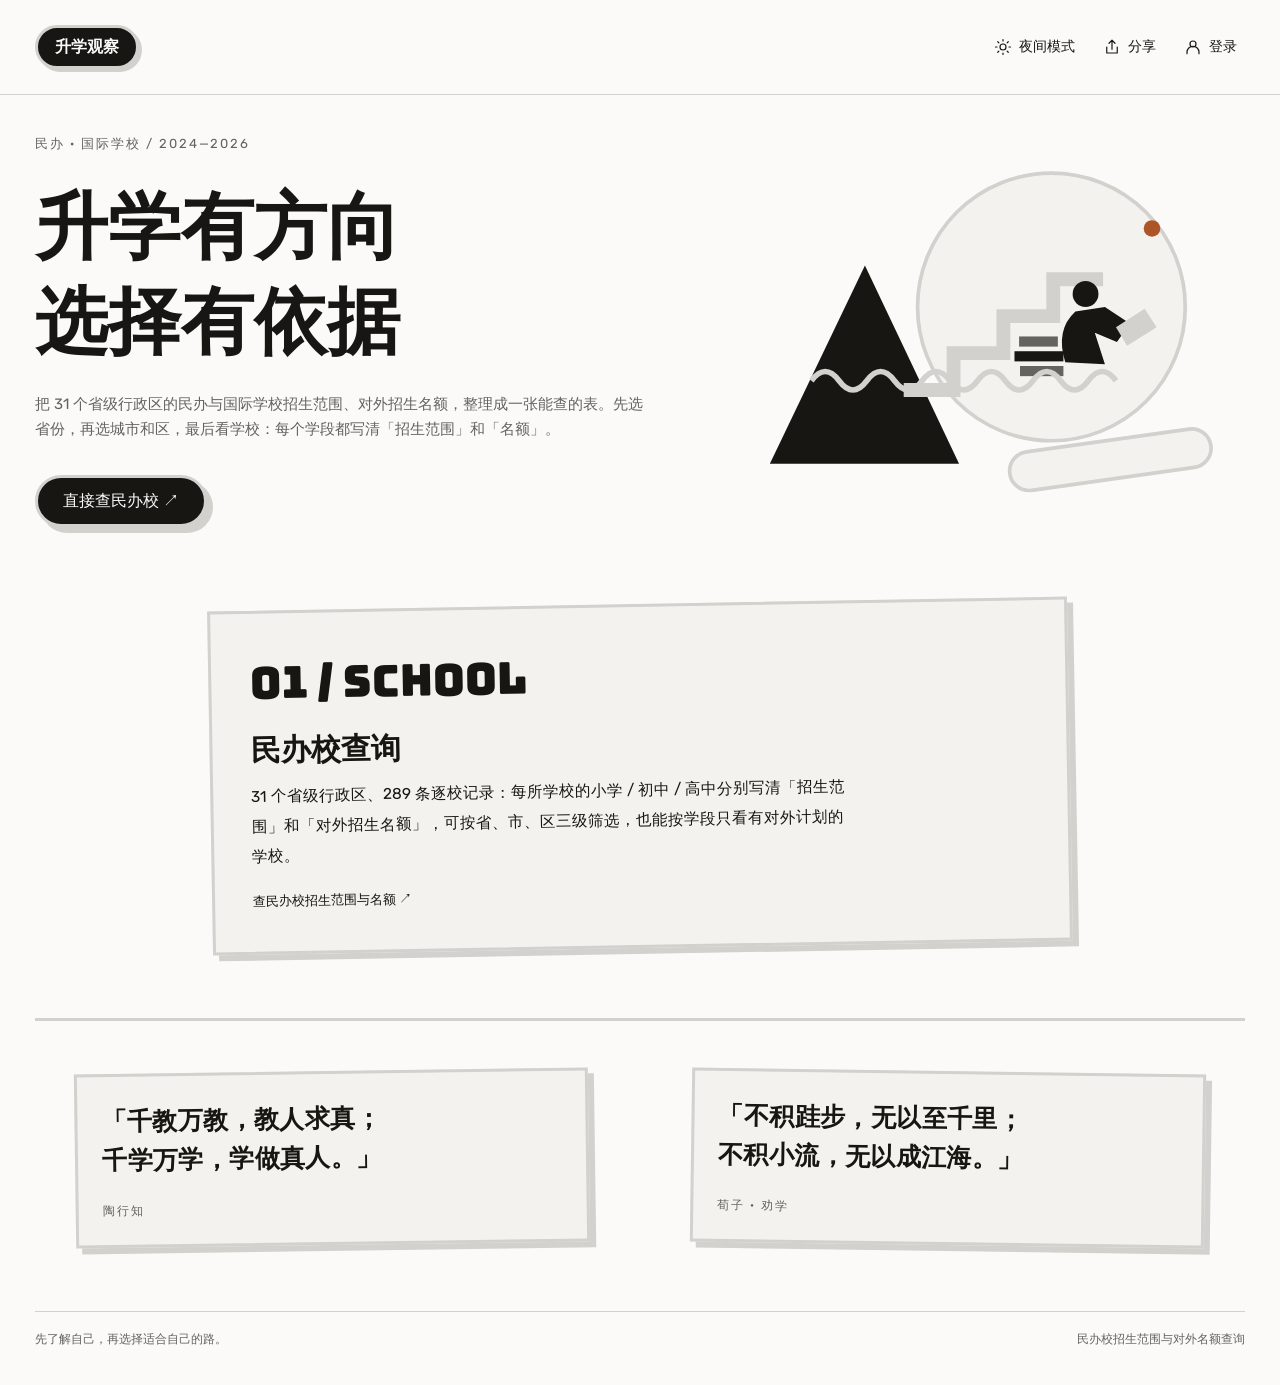
==== commit 9f123b75: "作品集网站 首次发布" ====
--- a/site/index.html
+++ b/site/index.html
@@ -1,7 +1,12 @@
-<!doctype html><html lang="zh-CN"><head><meta charset="utf-8"><meta name="viewport" content="width=device-width,initial-scale=1"><title>升学观察 · 专升本与民办校升学信息入口</title><link rel="preconnect" href="https://fonts.googleapis.com"><link href="https://fonts.googleapis.com/css2?family=Bungee&family=Rubik:wght@400;600&display=swap" rel="stylesheet"><style>
+<!doctype html><html lang="zh-CN"><head><meta charset="utf-8"><meta name="viewport" content="width=device-width,initial-scale=1"><title>升学观察 · 民办与国际学校招生范围查询</title><link rel="preconnect" href="https://fonts.googleapis.com"><link href="https://fonts.googleapis.com/css2?family=Bungee&family=Rubik:wght@400;600&display=swap" rel="stylesheet"><style>
 :root{--bg:oklch(0.985 0.003 90);--surface:oklch(0.96 0.004 90);--ink:oklch(0.2 0.005 90);--muted:oklch(0.5 0.005 90);--line:oklch(0.86 0.004 90);--accent:oklch(0.2 0.005 90);--on-accent:oklch(0.985 0.003 90);--accent2:oklch(0.62 0.005 90);--accent3:oklch(0.55 0.13 45);--turn:2deg;--shadow:6px;--gap:30px;--duration:260ms;--bounce:cubic-bezier(.34,1.56,.64,1)}
-*{box-sizing:border-box}body{margin:0;background:var(--bg);color:var(--ink);font:400 16px/1.65 'Rubik','PingFang SC','Noto Sans SC',sans-serif}a{color:inherit}a:focus-visible,button:focus-visible,input:focus-visible,select:focus-visible,summary:focus-visible{outline:2px solid var(--ink);outline-offset:5px}header{max-width:1280px;margin:auto;padding:30px 35px;display:flex;align-items:center;justify-content:space-between;gap:20px}.logo{font-weight:800;text-decoration:none;background:var(--accent);color:var(--on-accent);padding:6px 17px;border:3px solid var(--line);border-radius:999px;box-shadow:3px 3px 0 var(--line)}nav{display:flex;gap:27px;flex-wrap:wrap;font-size:14px}nav a{text-decoration:none;color:var(--muted)}nav a:hover{text-decoration:underline;text-underline-offset:6px}main{max-width:1280px;margin:auto;padding:35px}.hero{display:grid;grid-template-columns:1.25fr 1fr;gap:50px;align-items:center;min-height:400px}.kicker{font-size:13px;letter-spacing:2px;color:var(--muted)}h1{font:800 clamp(38px,5.7vw,73px)/1.3 'Bungee','PingFang SC','Noto Sans SC',sans-serif;letter-spacing:0;margin:24px 0}h2{font-size:24px;line-height:1.4}.intro{color:var(--muted);max-width:620px;font-size:15px}.cta{display:inline-block;background:var(--accent);color:var(--on-accent);padding:10px 25px;border:3px solid var(--line);border-radius:999px;box-shadow:6px 6px 0 var(--line);text-decoration:none;margin-top:18px}.cta:active{transform:translate(4px,4px) rotate(-2deg);box-shadow:none}.visual{width:100%;max-height:360px}.entries{display:grid;grid-template-columns:repeat(2,minmax(0,1fr));gap:var(--gap);margin:40px 5px 28px}.entry{border:3px solid var(--line);background:var(--surface);padding:28px;box-shadow:var(--shadow) var(--shadow) 0 var(--line);transform:rotate(calc(-1 * var(--turn)));text-decoration:none;transition:transform var(--duration) var(--bounce),box-shadow var(--duration) var(--bounce);min-height:235px;display:flex;flex-direction:column}.entry:nth-child(2){transform:translateY(8px) rotate(var(--turn));background:var(--accent);color:var(--on-accent)}.entry:nth-child(3){border-radius:42px}.entry:hover{transform:translateY(-8px) rotate(0)}.entry:active{transform:translate(5px,5px) rotate(-2deg);box-shadow:none}.entry .big{font:400 34px 'Bungee','PingFang SC',sans-serif}.entry h2{margin:16px 0 7px;font-size:21px}.entry p{font-size:14px;margin:0;line-height:1.8}.entry .arrow{margin-top:auto;padding-top:18px;font-size:13px}.note{font-size:12px;color:var(--muted);margin-top:35px}.foot{margin-top:50px;border-top:1px solid var(--line);padding-top:18px;font-size:12px;color:var(--muted);display:flex;justify-content:space-between;gap:20px}.sheet{border:3px solid var(--line);background:var(--surface);box-shadow:6px 6px 0 var(--line);padding:26px;margin:24px 0}.steps{display:grid;grid-template-columns:repeat(3,1fr);gap:22px}.steps article{border-top:3px solid var(--line);padding:18px 0}.steps h2{font-size:19px}.steps p{font-size:14px;color:var(--muted)}.pill{display:inline-block;padding:3px 12px;border:2px solid var(--line);border-radius:999px;font-size:12px}.checklist{padding-left:23px;color:var(--muted)}.checklist li{margin:10px 0}details{border-top:1px solid var(--line);padding:16px 0}summary{cursor:pointer;font-weight:600}details p{color:var(--muted);font-size:14px}.placeholder{border:2px dashed var(--line);padding:20px;color:var(--muted);font-size:14px}button,input,select{font:inherit}@media(max-width:760px){header{padding:20px;align-items:start}nav{gap:10px 16px;max-width:210px;justify-content:end}main{padding:20px}.hero{grid-template-columns:1fr;gap:12px;min-height:0}.visual{max-height:220px}.entries,.steps{grid-template-columns:1fr;gap:28px}.entry{min-height:210px}.entries{margin-top:30px}.foot{flex-direction:column;gap:6px}.sheet{padding:18px}}@media(prefers-reduced-motion:reduce){*{transition:none!important;animation:none!important;scroll-behavior:auto!important}}
-.yearNotice{border-left:4px solid var(--ink);background:var(--surface);padding:17px 20px;font-size:14px;margin:25px 0}.videoArea{display:grid;grid-template-columns:1.8fr 1fr;gap:30px;align-items:start;margin:35px 0}video{width:100%;display:block;background:var(--ink);border:3px solid var(--line);box-shadow:6px 6px 0 var(--line);aspect-ratio:16/9}.chapters{display:flex;flex-wrap:wrap;gap:9px}.chapter{padding:8px 12px;background:var(--surface);border:2px solid var(--line);color:var(--ink);cursor:pointer;font-size:13px}.chapter span{color:var(--muted);margin-right:5px}.chapter:hover{transform:rotate(-2deg)}.chapter:active{transform:translateY(2px)}.routes{display:grid;grid-template-columns:1fr 1fr;gap:25px;margin:25px 0}.route{padding:23px;border:3px solid var(--line);box-shadow:6px 6px 0 var(--line);background:var(--surface)}.route:nth-child(odd){transform:rotate(-1deg)}.route:nth-child(even){transform:rotate(1deg)}.route p{font-size:14px}.route .pill{font-size:12px}.flow{border-top:1px solid var(--line);padding-top:13px}@media(max-width:760px){.videoArea,.routes{grid-template-columns:1fr}}.inlineEligibility{margin-top:60px;border-top:3px solid var(--line);padding-top:30px;scroll-margin-top:24px}.inlineEligibility[hidden]{display:none}.inlineEligibility:target{display:block}.inlineHeading{display:flex;align-items:center;justify-content:space-between;gap:20px}.inlineHeading button{border:2px solid var(--line);background:var(--surface);color:var(--ink);padding:8px 15px;cursor:pointer}.inlineEligibility h2:focus{outline:none}.inlineEligibility .videoArea h2{font-size:22px}.inlineEligibility .route h2{font-size:24px}.inlineEligibility video{transform:none}.entry[aria-expanded="true"]{outline:2px solid var(--ink);outline-offset:5px}</style><link rel="stylesheet" href="assets/site-controls.css"></head><body><header class="siteHeader"><a class="siteLogo" href="index.html">升学观察</a><nav class="siteActions" aria-label="页面工具"><button type="button" class="siteAction" id="themeControl" aria-pressed="false"><svg viewBox="0 0 24 24" aria-hidden="true"><circle cx="12" cy="12" r="4"/><path d="M12 2v2m0 16v2M2 12h2m16 0h2M5 5l1.5 1.5m11 11L19 19M5 19l1.5-1.5m11-11L19 5"/></svg><span id="themeText">日夜模式</span></button><button type="button" class="siteAction" id="shareControl"><svg viewBox="0 0 24 24" aria-hidden="true"><path d="M12 15V3m-4 4 4-4 4 4M5 12v8h14v-8"/></svg><span>分享</span></button><button type="button" class="siteAction" id="loginControl"><svg viewBox="0 0 24 24" aria-hidden="true"><circle cx="12" cy="8" r="4"/><path d="M4 21v-2a8 8 0 0 1 16 0v2"/></svg><span id="loginText">登录</span></button></nav></header><main><section class="hero"><div><div class="kicker">升学规划 · 从了解，到选择</div><h1>升学有方向<br>选择有依据</h1><p class="intro">先看整体行情，再查目标专业的投档线，确认报考身份与办理流程；想冲民办和国际学校的，按地区直接查招生范围与对外名额。从你现在关心的问题开始。</p><a class="cta" href="market.html">先看行情数据 ↗</a></div><svg class="visual" viewBox="0 0 520 390" role="img" aria-label="用书本、道路与阶梯表现升学规划的几何插图"><circle cx="330" cy="170" r="145" fill="var(--surface)" stroke="var(--line)" stroke-width="4"/><path d="M25 340 L128 125 L230 340 Z" fill="var(--ink)"/><path d="M170 260h54v-40h54v-40h54v-40h54" fill="none" stroke="var(--line)" stroke-width="15"/><rect x="295" y="202" width="42" height="11" fill="var(--muted)"/><rect x="290" y="218" width="53" height="11" fill="var(--ink)"/><rect x="296" y="234" width="47" height="11" fill="var(--muted)"/><circle cx="367" cy="156" r="14" fill="var(--ink)"/><path d="M356 175q-22 20-11 55l43 2-11-34 24 10 14-20-27-18z" fill="var(--ink)"/><path d="M400 192l31-20 13 20-32 20z" fill="var(--line)"/><path d="M70 250q15-20 30 0t30 0t30 0t30 0t30 0t30 0t30 0t30 0t30 0t30 0t30 0" stroke="var(--line)" fill="none" stroke-width="6"/><circle cx="439" cy="85" r="9" fill="var(--accent3)"/><rect x="282" y="330" width="220" height="42" rx="21" transform="rotate(-8 282 330)" fill="var(--surface)" stroke="var(--line)" stroke-width="4"/></svg></section><section class="entries" aria-label="四个功能入口"><a class="entry" href="market.html"><span class="big">01 / DATA</span><h2>行情数据</h2><p>2024—2026年报考、招生与分数趋势。看懂整体变化，再判断自己的目标。</p><span class="arrow">查看三年行情 ↗</span></a><a class="entry" href="scores.html"><span class="big">02 / SCORE</span><h2>投档线查询</h2><p>按年份、院校和专业筛选2022—2026年投档记录，查看对应专业的历史分数。</p><span class="arrow">进入投档线查询 ↗</span></a><a class="entry" href="#eligibility-content" id="qualificationEntry" aria-expanded="false" aria-controls="eligibility-content"><span class="big">03 / PLAN</span><h2>报考资格与流程</h2><p>观看小书讲解，按考生身份查看资格要求、申请材料与报名流程。</p><span class="arrow">展开资格说明与视频 ↓</span></a><a class="entry" href="private.html"><span class="big">04 / SCHOOL</span><h2>民办校查询</h2><p>31 个省级行政区的民办与国际学校：每个学段能招哪里的学生、对外还招多少人，逐校可查。</p><span class="arrow">查民办校招生范围与名额 ↗</span></a></section><section id="eligibility-content" class="inlineEligibility" hidden aria-labelledby="inlineEligibilityTitle"><div class="inlineHeading"><h2 id="inlineEligibilityTitle" tabindex="-1">03 / 报考资格与流程</h2><button type="button" id="closeEligibility">收起内容 ↑</button></div><p class="yearNotice"><strong>年度提醒：</strong>视频中的日期与分数线属于2026年历史安排。截至页面整理日2026年11月9日，请勿直接用于2027年报名。新一年度发布后需更新。</p><section class="videoArea" aria-label="小书政策讲解视频"><video id="guideVideo" controls playsinline preload="metadata" poster="assets/eligibility-poster.jpg"><source src="assets/eligibility-2026-v9.mp4" type="video/mp4">浏览器无法播放，请<a href="assets/eligibility-2026-v9.mp4">打开视频文件</a>。</video><aside><h2>跳到你关心的部分</h2><p class="intro">点击章节后，视频从对应位置播放。</p><div class="chapters"><button type="button" class="chapter" data-seek="1.707"><span>00:01</span> 统考科目</button><button type="button" class="chapter" data-seek="16.126"><span>00:16</span> 校荐生</button><button type="button" class="chapter" data-seek="48.595"><span>00:48</span> 自荐生</button><button type="button" class="chapter" data-seek="68.863"><span>01:08</span> 建档立卡</button><button type="button" class="chapter" data-seek="94.324"><span>01:34</span> 退役士兵</button><button type="button" class="chapter" data-seek="130.965"><span>02:10</span> 大赛保送</button><button type="button" class="chapter" data-seek="159.374"><span>02:39</span> 共同时间</button><button type="button" class="chapter" data-seek="175.025"><span>02:55</span> 最后提醒</button><button type="button" class="chapter" data-seek="188.411"><span>03:08</span> 3＋2转段</button></div><p id="videoStatus" role="status" class="note"></p></aside></section></section><style id="quoteStyle">
+*{box-sizing:border-box}body{margin:0;background:var(--bg);color:var(--ink);font:400 16px/1.65 'Rubik','PingFang SC','Noto Sans SC',sans-serif}a{color:inherit}a:focus-visible,button:focus-visible,input:focus-visible,select:focus-visible,summary:focus-visible{outline:2px solid var(--ink);outline-offset:5px}header{max-width:1280px;margin:auto;padding:30px 35px;display:flex;align-items:center;justify-content:space-between;gap:20px}.logo{font-weight:800;text-decoration:none;background:var(--accent);color:var(--on-accent);padding:6px 17px;border:3px solid var(--line);border-radius:999px;box-shadow:3px 3px 0 var(--line)}nav{display:flex;gap:27px;flex-wrap:wrap;font-size:14px}nav a{text-decoration:none;color:var(--muted)}nav a:hover{text-decoration:underline;text-underline-offset:6px}main{max-width:1280px;margin:auto;padding:35px}.hero{display:grid;grid-template-columns:1.25fr 1fr;gap:50px;align-items:center;min-height:400px}.kicker{font-size:13px;letter-spacing:2px;color:var(--muted)}h1{font:800 clamp(38px,5.7vw,73px)/1.3 'Bungee','PingFang SC','Noto Sans SC',sans-serif;letter-spacing:0;margin:24px 0}h2{font-size:24px;line-height:1.4}.intro{color:var(--muted);max-width:620px;font-size:15px}.cta{display:inline-block;background:var(--accent);color:var(--on-accent);padding:10px 25px;border:3px solid var(--line);border-radius:999px;box-shadow:6px 6px 0 var(--line);text-decoration:none;margin-top:18px}.cta:active{transform:translate(4px,4px) rotate(-2deg);box-shadow:none}.visual{width:100%;max-height:360px}.entries{display:grid;grid-template-columns:1fr;gap:var(--gap);margin:40px 5px 28px}.entry{border:3px solid var(--line);background:var(--surface);padding:28px;box-shadow:var(--shadow) var(--shadow) 0 var(--line);transform:rotate(calc(-1 * var(--turn)));text-decoration:none;transition:transform var(--duration) var(--bounce),box-shadow var(--duration) var(--bounce);min-height:235px;display:flex;flex-direction:column}.entry:nth-child(2){transform:translateY(8px) rotate(var(--turn));background:var(--accent);color:var(--on-accent)}.entry:nth-child(3){border-radius:42px}.entry:hover{transform:translateY(-8px) rotate(0)}.entry:active{transform:translate(5px,5px) rotate(-2deg);box-shadow:none}.entry .big{font:400 34px 'Bungee','PingFang SC',sans-serif}.entry h2{margin:16px 0 7px;font-size:21px}.entry p{font-size:14px;margin:0;line-height:1.8}.entry .arrow{margin-top:auto;padding-top:18px;font-size:13px}
+.entries .entrySolo{width:100%;max-width:860px;margin:34px auto 6px;transform:rotate(-1deg);min-height:0;padding:40px 38px}
+.entrySolo .big{font-size:44px}
+.entrySolo h2{font-size:30px;margin:18px 0 10px}
+.entrySolo p{font-size:15.5px;line-height:1.95;max-width:60ch}
+@media(max-width:760px){.entries .entrySolo{padding:26px 22px;transform:none}.entrySolo .big{font-size:32px}.entrySolo h2{font-size:24px}.entrySolo p{font-size:14px}}.note{font-size:12px;color:var(--muted);margin-top:35px}.foot{margin-top:50px;border-top:1px solid var(--line);padding-top:18px;font-size:12px;color:var(--muted);display:flex;justify-content:space-between;gap:20px}.sheet{border:3px solid var(--line);background:var(--surface);box-shadow:6px 6px 0 var(--line);padding:26px;margin:24px 0}.steps{display:grid;grid-template-columns:repeat(3,1fr);gap:22px}.steps article{border-top:3px solid var(--line);padding:18px 0}.steps h2{font-size:19px}.steps p{font-size:14px;color:var(--muted)}.pill{display:inline-block;padding:3px 12px;border:2px solid var(--line);border-radius:999px;font-size:12px}.checklist{padding-left:23px;color:var(--muted)}.checklist li{margin:10px 0}details{border-top:1px solid var(--line);padding:16px 0}summary{cursor:pointer;font-weight:600}details p{color:var(--muted);font-size:14px}.placeholder{border:2px dashed var(--line);padding:20px;color:var(--muted);font-size:14px}button,input,select{font:inherit}@media(max-width:760px){header{padding:20px;align-items:start}nav{gap:10px 16px;max-width:210px;justify-content:end}main{padding:20px}.hero{grid-template-columns:1fr;gap:12px;min-height:0}.visual{max-height:220px}.entries,.steps{grid-template-columns:1fr;gap:28px}.entry{min-height:210px}.entries{margin-top:30px}.foot{flex-direction:column;gap:6px}.sheet{padding:18px}}@media(prefers-reduced-motion:reduce){*{transition:none!important;animation:none!important;scroll-behavior:auto!important}}
+.yearNotice{border-left:4px solid var(--ink);background:var(--surface);padding:17px 20px;font-size:14px;margin:25px 0}.videoArea{display:grid;grid-template-columns:1.8fr 1fr;gap:30px;align-items:start;margin:35px 0}video{width:100%;display:block;background:var(--ink);border:3px solid var(--line);box-shadow:6px 6px 0 var(--line);aspect-ratio:16/9}.chapters{display:flex;flex-wrap:wrap;gap:9px}.chapter{padding:8px 12px;background:var(--surface);border:2px solid var(--line);color:var(--ink);cursor:pointer;font-size:13px}.chapter span{color:var(--muted);margin-right:5px}.chapter:hover{transform:rotate(-2deg)}.chapter:active{transform:translateY(2px)}.routes{display:grid;grid-template-columns:1fr 1fr;gap:25px;margin:25px 0}.route{padding:23px;border:3px solid var(--line);box-shadow:6px 6px 0 var(--line);background:var(--surface)}.route:nth-child(odd){transform:rotate(-1deg)}.route:nth-child(even){transform:rotate(1deg)}.route p{font-size:14px}.route .pill{font-size:12px}.flow{border-top:1px solid var(--line);padding-top:13px}@media(max-width:760px){.videoArea,.routes{grid-template-columns:1fr}}.inlineEligibility{margin-top:60px;border-top:3px solid var(--line);padding-top:30px;scroll-margin-top:24px}.inlineEligibility[hidden]{display:none}.inlineEligibility:target{display:block}.inlineHeading{display:flex;align-items:center;justify-content:space-between;gap:20px}.inlineHeading button{border:2px solid var(--line);background:var(--surface);color:var(--ink);padding:8px 15px;cursor:pointer}.inlineEligibility h2:focus{outline:none}.inlineEligibility .videoArea h2{font-size:22px}.inlineEligibility .route h2{font-size:24px}.inlineEligibility video{transform:none}.entry[aria-expanded="true"]{outline:2px solid var(--ink);outline-offset:5px}</style><link rel="stylesheet" href="assets/site-controls.css"></head><body><header class="siteHeader"><a class="siteLogo" href="index.html">升学观察</a><nav class="siteActions" aria-label="页面工具"><button type="button" class="siteAction" id="themeControl" aria-pressed="false"><svg viewBox="0 0 24 24" aria-hidden="true"><circle cx="12" cy="12" r="4"/><path d="M12 2v2m0 16v2M2 12h2m16 0h2M5 5l1.5 1.5m11 11L19 19M5 19l1.5-1.5m11-11L19 5"/></svg><span id="themeText">日夜模式</span></button><button type="button" class="siteAction" id="shareControl"><svg viewBox="0 0 24 24" aria-hidden="true"><path d="M12 15V3m-4 4 4-4 4 4M5 12v8h14v-8"/></svg><span>分享</span></button><button type="button" class="siteAction" id="loginControl"><svg viewBox="0 0 24 24" aria-hidden="true"><circle cx="12" cy="8" r="4"/><path d="M4 21v-2a8 8 0 0 1 16 0v2"/></svg><span id="loginText">登录</span></button></nav></header><main><section class="hero"><div><div class="kicker">民办 · 国际学校 / 2024—2026</div><h1>升学有方向<br>选择有依据</h1><p class="intro">把 31 个省级行政区的民办与国际学校招生范围、对外招生名额，整理成一张能查的表。先选省份，再选城市和区，最后看学校：每个学段都写清「招生范围」和「名额」。</p><a class="cta" href="private.html">直接查民办校 ↗</a></div><svg class="visual" viewBox="0 0 520 390" role="img" aria-label="用书本、道路与阶梯表现升学规划的几何插图"><circle cx="330" cy="170" r="145" fill="var(--surface)" stroke="var(--line)" stroke-width="4"/><path d="M25 340 L128 125 L230 340 Z" fill="var(--ink)"/><path d="M170 260h54v-40h54v-40h54v-40h54" fill="none" stroke="var(--line)" stroke-width="15"/><rect x="295" y="202" width="42" height="11" fill="var(--muted)"/><rect x="290" y="218" width="53" height="11" fill="var(--ink)"/><rect x="296" y="234" width="47" height="11" fill="var(--muted)"/><circle cx="367" cy="156" r="14" fill="var(--ink)"/><path d="M356 175q-22 20-11 55l43 2-11-34 24 10 14-20-27-18z" fill="var(--ink)"/><path d="M400 192l31-20 13 20-32 20z" fill="var(--line)"/><path d="M70 250q15-20 30 0t30 0t30 0t30 0t30 0t30 0t30 0t30 0t30 0t30 0t30 0" stroke="var(--line)" fill="none" stroke-width="6"/><circle cx="439" cy="85" r="9" fill="var(--accent3)"/><rect x="282" y="330" width="220" height="42" rx="21" transform="rotate(-8 282 330)" fill="var(--surface)" stroke="var(--line)" stroke-width="4"/></svg></section><section class="entries" aria-label="查询入口"><a class="entry entrySolo" href="private.html"><span class="big">01 / SCHOOL</span><h2>民办校查询</h2><p>31 个省级行政区、289 条逐校记录：每所学校的小学 / 初中 / 高中分别写清「招生范围」和「对外招生名额」，可按省、市、区三级筛选，也能按学段只看有对外计划的学校。</p><span class="arrow">查民办校招生范围与名额 ↗</span></a></section><style id="quoteStyle">
 .quoteBand{display:grid;grid-template-columns:1fr 1fr;gap:22px;margin:64px 0 46px;padding-top:34px;border-top:3px solid var(--line)}
 .quoteCard{border:3px solid var(--line);background:var(--surface);box-shadow:var(--shadow) var(--shadow) 0 var(--line);padding:26px 24px 22px;display:flex;flex-direction:column;justify-content:space-between;gap:16px}
 .quoteCard:nth-child(1){transform:rotate(-0.8deg)}
@@ -10,4 +15,4 @@
 .quoteCard blockquote span{display:block}
 .quoteCard cite{font-style:normal;font-size:12px;letter-spacing:2px;color:var(--muted)}
 @media(max-width:760px){.quoteBand{grid-template-columns:1fr}.quoteCard{transform:none!important}.quoteCard blockquote span{display:inline}}@media(max-width:480px){.quoteCard blockquote{font-size:15.5px;letter-spacing:0}.quoteCard{padding:20px 18px 18px}}
-</style><section class="quoteBand" aria-label="两句题记"><figure class="quoteCard"><blockquote><span>「千教万教，教人求真；</span><span>千学万学，学做真人。」</span></blockquote><figcaption><cite>陶行知</cite></figcaption></figure><figure class="quoteCard"><blockquote><span>「不积跬步，无以至千里；</span><span>不积小流，无以成江海。」</span></blockquote><figcaption><cite>荀子 · 劝学</cite></figcaption></figure></section><footer class="foot"><span>先了解自己，再选择适合自己的路。</span><span>行情数据 / 投档查询 / 报考资格 / 民办校查询</span></footer></main><script>(()=>{const entry=document.getElementById('qualificationEntry'),section=document.getElementById('eligibility-content'),close=document.getElementById('closeEligibility');function openSection(){section.hidden=false;entry.setAttribute('aria-expanded','true');section.scrollIntoView({behavior:window.matchMedia('(prefers-reduced-motion: reduce)').matches?'auto':'smooth',block:'start'});document.getElementById('inlineEligibilityTitle').focus({preventScroll:true})}entry.addEventListener('click',event=>{event.preventDefault();openSection();history.replaceState(null,'','#eligibility-content')});close.addEventListener('click',()=>{document.getElementById('guideVideo').pause();section.hidden=true;entry.setAttribute('aria-expanded','false');entry.focus();history.replaceState(null,'',location.pathname+location.search)});const syncHashFromLocation=()=>{if(location.hash==='#eligibility-content')openSection()};syncHashFromLocation();window.addEventListener('hashchange',syncHashFromLocation);const video=document.getElementById('guideVideo');document.querySelectorAll('[data-seek]').forEach(button=>button.addEventListener('click',()=>{const time=Number(button.dataset.seek);const jump=()=>{video.currentTime=time;video.play().catch(()=>{document.getElementById('videoStatus').textContent='已跳转，请点击视频播放按钮开始播放。'})};if(video.readyState>=1)jump();else{video.addEventListener('loadedmetadata',jump,{once:true});video.load()}video.scrollIntoView({behavior:window.matchMedia('(prefers-reduced-motion: reduce)').matches?'auto':'smooth',block:'center'})}));})();</script><dialog id="profileDialog" class="controlDialog" aria-labelledby="profileTitle"><h2 id="profileTitle">登录 · 本地体验</h2><p>当前为本地体验模式，仅保存此浏览器的昵称，不创建真实账号，也不验证身份。请勿填写密码或手机号。</p><form id="profileForm"><label for="localNickname">你的昵称</label><input id="localNickname" name="nickname" maxlength="16" required autocomplete="off" placeholder="例如：大伟"><div class="dialogButtons"><button type="submit" class="primaryControl" id="saveProfile">进入体验</button><button type="button" id="logoutControl" hidden>退出体验</button><button type="button" data-close-dialog="profileDialog">取消</button></div></form></dialog><dialog id="shareDialog" class="controlDialog" aria-labelledby="shareTitle"><h2 id="shareTitle">分享页面</h2><p id="shareDescription"></p><label for="shareValue">分享内容</label><input id="shareValue" readonly><div class="dialogButtons"><button type="button" class="primaryControl" id="copyShare">复制</button><button type="button" id="nativeShare" hidden>系统分享</button><button type="button" data-close-dialog="shareDialog">关闭</button></div></dialog><div id="siteToast" class="siteToast" role="status" aria-live="polite" hidden></div><script src="assets/site-controls.js"></script></body></html>+</style><section class="quoteBand" aria-label="两句题记"><figure class="quoteCard"><blockquote><span>「千教万教，教人求真；</span><span>千学万学，学做真人。」</span></blockquote><figcaption><cite>陶行知</cite></figcaption></figure><figure class="quoteCard"><blockquote><span>「不积跬步，无以至千里；</span><span>不积小流，无以成江海。」</span></blockquote><figcaption><cite>荀子 · 劝学</cite></figcaption></figure></section><footer class="foot"><span>先了解自己，再选择适合自己的路。</span><span>民办校招生范围与对外名额查询</span></footer></main><dialog id="profileDialog" class="controlDialog" aria-labelledby="profileTitle"><h2 id="profileTitle">登录 · 本地体验</h2><p>当前为本地体验模式，仅保存此浏览器的昵称，不创建真实账号，也不验证身份。请勿填写密码或手机号。</p><form id="profileForm"><label for="localNickname">你的昵称</label><input id="localNickname" name="nickname" maxlength="16" required autocomplete="off" placeholder="例如：大伟"><div class="dialogButtons"><button type="submit" class="primaryControl" id="saveProfile">进入体验</button><button type="button" id="logoutControl" hidden>退出体验</button><button type="button" data-close-dialog="profileDialog">取消</button></div></form></dialog><dialog id="shareDialog" class="controlDialog" aria-labelledby="shareTitle"><h2 id="shareTitle">分享页面</h2><p id="shareDescription"></p><label for="shareValue">分享内容</label><input id="shareValue" readonly><div class="dialogButtons"><button type="button" class="primaryControl" id="copyShare">复制</button><button type="button" id="nativeShare" hidden>系统分享</button><button type="button" data-close-dialog="shareDialog">关闭</button></div></dialog><div id="siteToast" class="siteToast" role="status" aria-live="polite" hidden></div><script src="assets/site-controls.js"></script></body></html>
